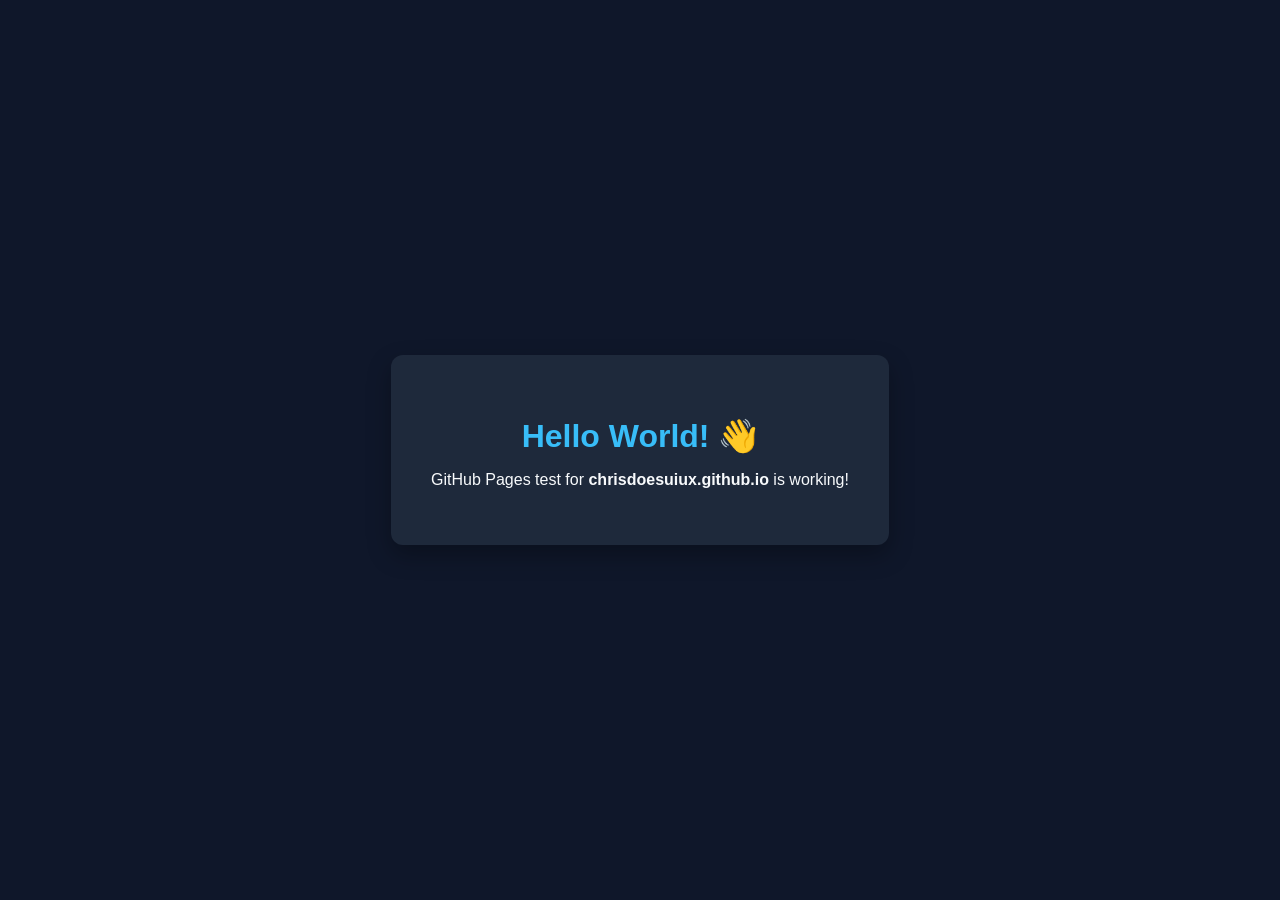
==== index.html @ 06596794 "Add initial HTML structure for portfolio test Just a dummy test" ====
<!DOCTYPE html>
<html lang="en">
<head>
  <meta charset="UTF-8">
  <meta name="viewport" content="width=device-width, initial-scale=1.0">
  <title>Chris Chau | Portfolio Test</title>
  <style>
    body {
      font-family: -apple-system, BlinkMacSystemFont, "Segoe UI", Roboto, sans-serif;
      display: flex;
      justify-content: center;
      align-items: center;
      height: 100vh;
      margin: 0;
      background-color: #0f172a;
      color: #f8fafc;
    }
    .card {
      text-align: center;
      padding: 2.5rem;
      border-radius: 12px;
      background: #1e293b;
      box-shadow: 0 10px 25px rgba(0,0,0,0.3);
    }
    h1 { color: #38bdf8; margin-bottom: 0.5rem; }
  </style>
</head>
<body>
  <div class="card">
    <h1>Hello World! 👋</h1>
    <p>GitHub Pages test for <strong>chrisdoesuiux.github.io</strong> is working!</p>
  </div>
</body>
</html>
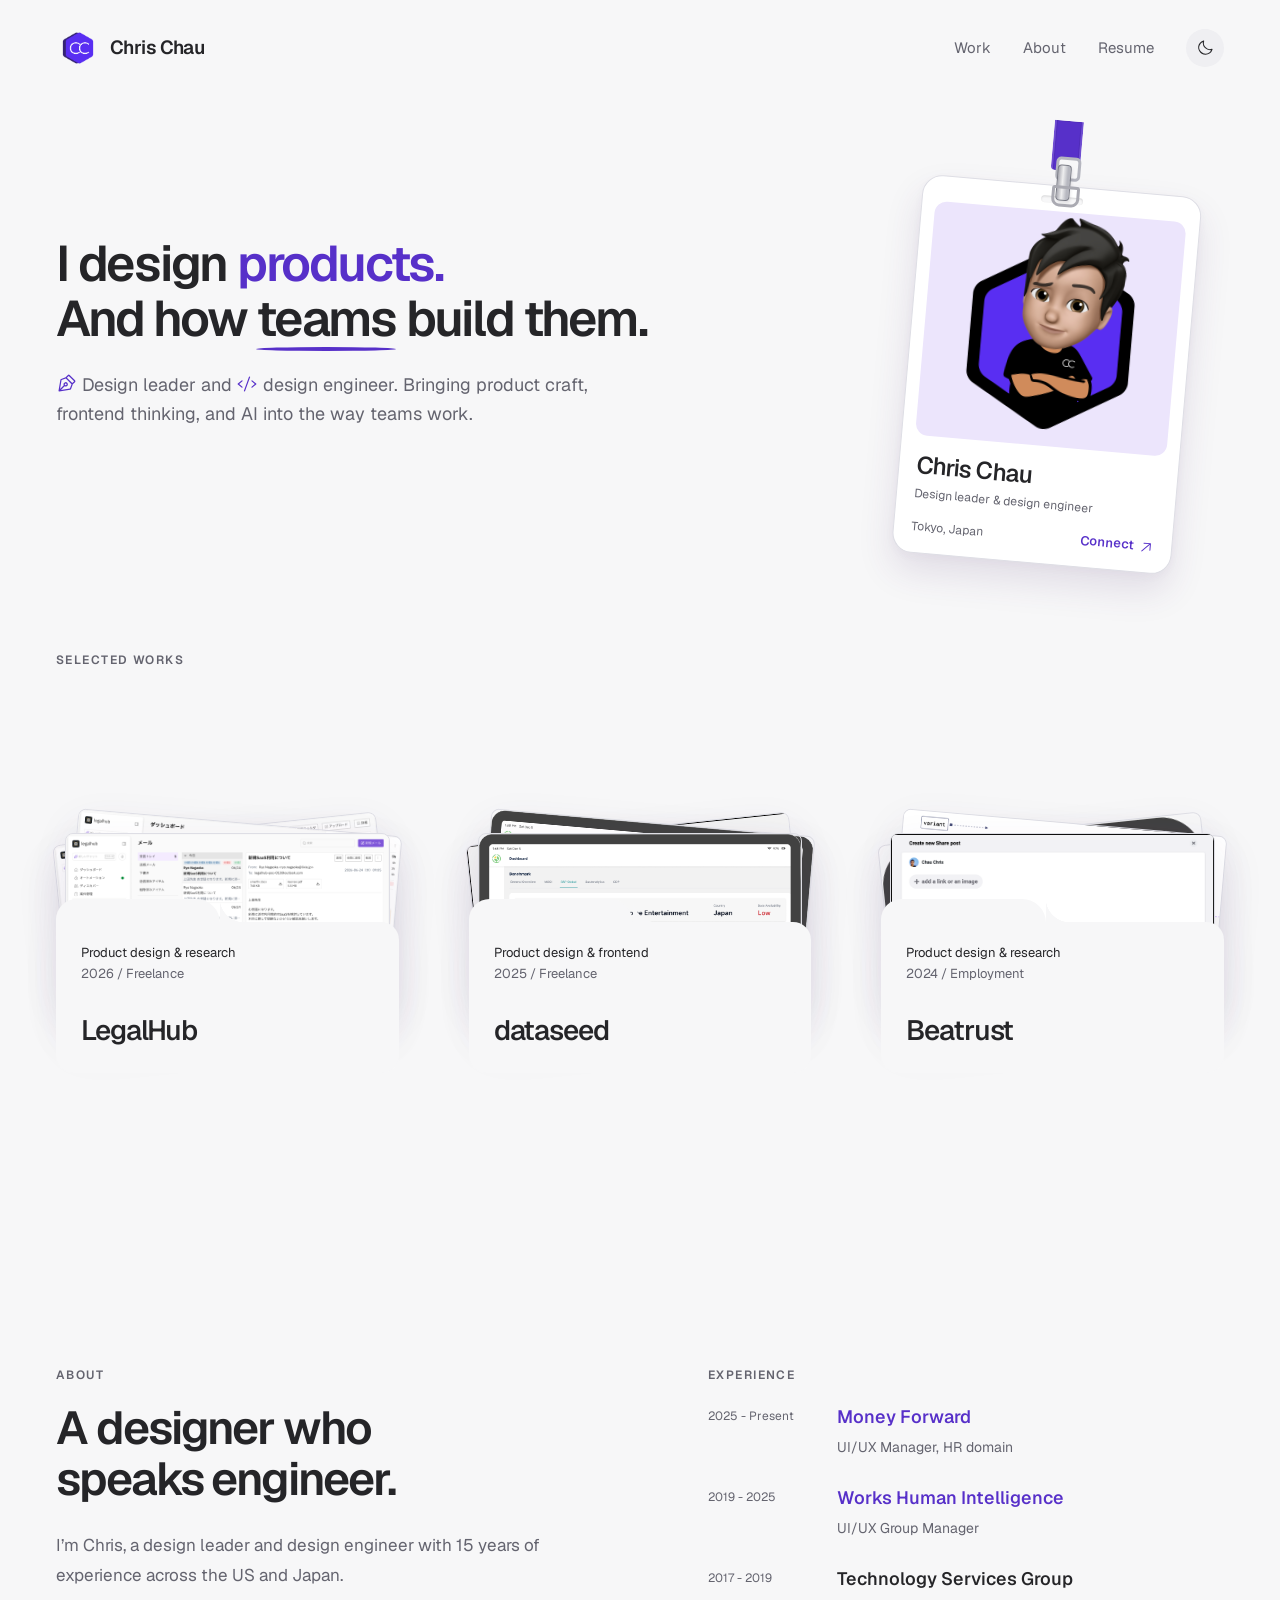
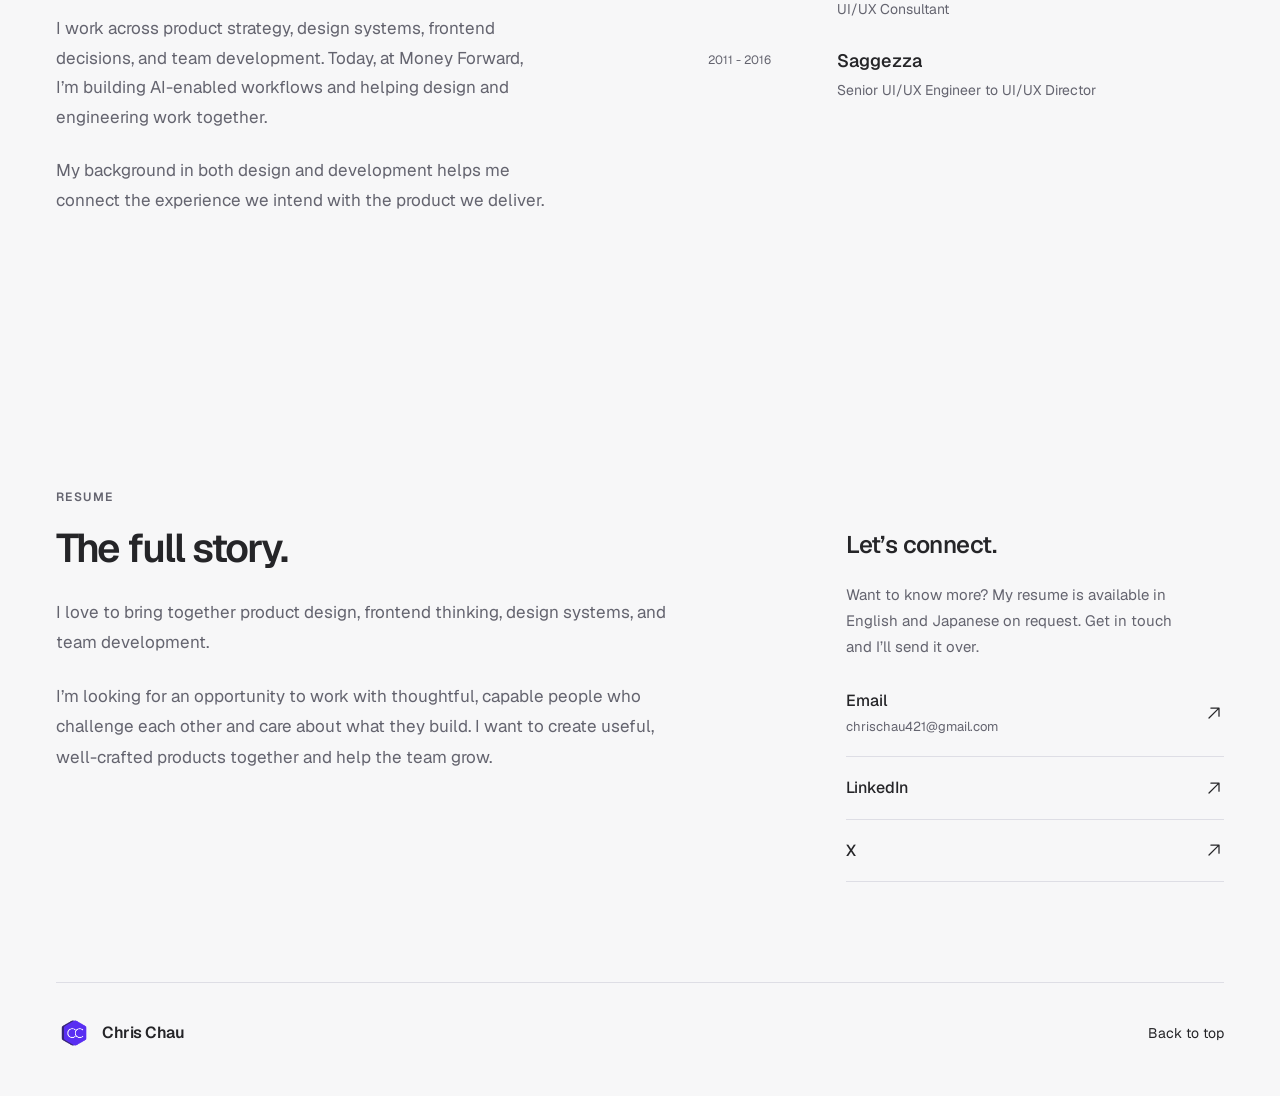
==== commit 0e464c07: "Updated Portfolio" ====
--- a/index.html
+++ b/index.html
@@ -1,34 +1,126 @@
-<!DOCTYPE html>
-<html lang="en">
+<!doctype html>
+<html lang="en" data-page="home">
 <head>
-  <meta charset="UTF-8">
-  <meta name="viewport" content="width=device-width, initial-scale=1.0">
-  <title>Chris Chau | Portfolio Test</title>
-  <style>
-    body {
-      font-family: -apple-system, BlinkMacSystemFont, "Segoe UI", Roboto, sans-serif;
-      display: flex;
-      justify-content: center;
-      align-items: center;
-      height: 100vh;
-      margin: 0;
-      background-color: #0f172a;
-      color: #f8fafc;
-    }
-    .card {
-      text-align: center;
-      padding: 2.5rem;
-      border-radius: 12px;
-      background: #1e293b;
-      box-shadow: 0 10px 25px rgba(0,0,0,0.3);
-    }
-    h1 { color: #38bdf8; margin-bottom: 0.5rem; }
-  </style>
+  <meta charset="utf-8">
+  <meta name="viewport" content="width=device-width, initial-scale=1">
+  <meta name="description" content="Chris Chau is a design leader and design engineer working across product design, frontend, design systems, and AI-enabled workflows.">
+  <meta name="color-scheme" content="light dark">
+  <meta property="og:title" content="Chris Chau | Design Leader & Design Engineer">
+  <meta property="og:description" content="Product craft, frontend thinking, and the way teams build.">
+  <title>Chris Chau | Design Leader & Design Engineer</title>
+  <link rel="icon" href="assets/profile/chris-mark.png" type="image/png">
+  <link rel="preload" href="assets/fonts/Geist-Variable.woff2" as="font" type="font/woff2" crossorigin>
+  <link rel="stylesheet" href="styles.css?v=projects-3">
+  <script src="site.js?v=projects-3" defer></script>
 </head>
 <body>
-  <div class="card">
-    <h1>Hello World! 👋</h1>
-    <p>GitHub Pages test for <strong>chrisdoesuiux.github.io</strong> is working!</p>
-  </div>
+  <a class="skip-link" href="#main">Skip to content</a>
+  <header class="site-header shell" id="top">
+    <a class="brand" href="index.html" aria-label="Chris Chau home"><img src="assets/profile/chris-mark.png" width="40" height="40" alt=""><span>Chris Chau</span></a>
+    <nav aria-label="Main navigation"><a href="#work">Work</a><a href="#about">About</a><a href="#resume">Resume</a><button class="theme-toggle icon-button" type="button" aria-label="Switch color theme" title="Switch color theme" hidden><span class="icon icon-sun" aria-hidden="true"></span></button></nav>
+  </header>
+  <main id="main">
+    <section class="hero shell" aria-labelledby="hero-heading">
+      <div class="hero-copy">
+        <h1 id="hero-heading">I design <span class="hero-product">products.</span><br>And how <span class="hero-team">teams</span> build them.</h1>
+        <p><span class="hero-role"><span class="icon icon-pen-nib" aria-hidden="true"></span>Design leader</span> and <span class="hero-role"><span class="icon icon-code" aria-hidden="true"></span>design engineer.</span> Bringing product craft, frontend thinking, and AI into the way teams work.</p>
+      </div>
+      <div class="badge-scene">
+        <div class="badge-assembly">
+          <div class="badge-ribbon" aria-hidden="true"></div>
+          <div class="badge-clip" aria-hidden="true"></div>
+          <a class="id-badge" href="#resume" aria-label="Connect with Chris Chau">
+            <span class="badge-slot" aria-hidden="true"></span>
+            <div class="badge-photo"><img class="hero-character" src="assets/profile/chris-character.png" width="1000" height="1000" fetchpriority="high" alt="Chris's illustrated character with folded arms and a CC shirt"></div>
+            <div class="badge-info"><p class="badge-name">Chris Chau</p><p class="badge-role">Design leader &amp; design engineer</p><div class="badge-bottom"><span>Tokyo, Japan</span><span class="badge-connect">Connect <span class="icon icon-arrow-up-right" aria-hidden="true"></span></span></div></div>
+          </a>
+        </div>
+      </div>
+    </section>
+    <section class="work-section shell" id="work" aria-labelledby="work-heading">
+      <h2 class="section-label" id="work-heading">Selected Works</h2>
+      <div class="project-gallery">
+        <article class="project-card" aria-labelledby="legalhub-card-title">
+          <div class="project-folder">
+            <button class="project-peek" type="button" aria-label="Preview LegalHub screens" aria-expanded="false" aria-controls="legalhub-card-details">
+              <span class="project-screens" aria-hidden="true">
+                <img class="project-screen screen-left" src="assets/projects/legalhub-documents.png" width="1440" height="1024" loading="lazy" alt="">
+                <img class="project-screen screen-right" src="assets/projects/legalhub-dashboard.png" width="2880" height="2800" loading="lazy" alt="">
+                <img class="project-screen screen-front" src="assets/projects/legalhub-mail.png" width="1440" height="1024" loading="lazy" alt="">
+              </span>
+              <span class="sr-only">Toggle a fan-out preview of the mail, document, and dashboard designs.</span>
+            </button>
+            <a class="project-cover" href="legalhub.html" aria-describedby="legalhub-card-summary">
+              <span class="project-kind">Product design &amp; research</span>
+              <span class="project-stage-label">2026 / Freelance</span>
+              <h3 id="legalhub-card-title">LegalHub <span class="icon icon-arrow-up-right" aria-hidden="true"></span></h3>
+            </a>
+          </div>
+          <div class="project-card-details" id="legalhub-card-details">
+            <p id="legalhub-card-summary">A connected workspace for legal work.</p>
+            <p class="project-role">Role <strong>UI/UX</strong></p>
+            <a class="text-link" href="legalhub.html">Read case study <span class="icon icon-arrow-right" aria-hidden="true"></span></a>
+          </div>
+        </article>
+        <article class="project-card" aria-labelledby="dataseed-card-title">
+          <div class="project-folder">
+            <button class="project-peek" type="button" aria-label="Preview dataseed screens" aria-expanded="false" aria-controls="dataseed-card-details">
+              <span class="project-screens" aria-hidden="true">
+                <img class="project-screen screen-left" src="assets/projects/dataseed-flow.png" width="864" height="400" loading="lazy" alt="">
+                <img class="project-screen screen-right" src="assets/projects/dataseed-dashboard-a.png" width="1002" height="643" loading="lazy" alt="">
+                <img class="project-screen screen-front" src="assets/projects/dataseed-dashboard-b.png" width="1002" height="733" loading="lazy" alt="">
+              </span>
+              <span class="sr-only">Toggle a fan-out preview of the ESG dashboards and screen-flow work.</span>
+            </button>
+            <a class="project-cover" href="dataseed.html" aria-describedby="dataseed-card-summary"><span class="project-kind">Product design &amp; frontend</span><span class="project-stage-label">2025 / Freelance</span><h3 id="dataseed-card-title">dataseed <span class="icon icon-arrow-up-right" aria-hidden="true"></span></h3></a>
+          </div>
+          <div class="project-card-details" id="dataseed-card-details"><p id="dataseed-card-summary">Clearer ESG dashboards and a more connected design-to-delivery process.</p><p class="project-role">Role <strong>UI/UX &amp; Frontend</strong></p><a class="text-link" href="dataseed.html">Read case study <span class="icon icon-arrow-right" aria-hidden="true"></span></a></div>
+        </article>
+        <article class="project-card" aria-labelledby="beatrust-card-title">
+          <div class="project-folder">
+            <button class="project-peek" type="button" aria-label="Preview Beatrust screens" aria-expanded="false" aria-controls="beatrust-card-details">
+              <span class="project-screens" aria-hidden="true">
+                <img class="project-screen screen-left" src="assets/projects/beatrust-mobile-feed.png" width="707" height="938" loading="lazy" alt="">
+                <img class="project-screen screen-right" src="assets/projects/beatrust-design-system.png" width="964" height="880" loading="lazy" alt="">
+                <img class="project-screen screen-front" src="assets/projects/beatrust-posting-after.png" width="800" height="628" loading="lazy" alt="">
+              </span>
+              <span class="sr-only">Toggle a fan-out preview of the posting, mobile, and design-system work.</span>
+            </button>
+            <a class="project-cover" href="beatrust.html" aria-describedby="beatrust-card-summary"><span class="project-kind">Product design &amp; research</span><span class="project-stage-label">2024 / Employment</span><h3 id="beatrust-card-title">Beatrust <span class="icon icon-arrow-up-right" aria-hidden="true"></span></h3></a>
+          </div>
+          <div class="project-card-details" id="beatrust-card-details"><p id="beatrust-card-summary">Employee collaboration, with a shared foundation for design and code.</p><p class="project-role">Role <strong>UI/UX &amp; Product design</strong></p><a class="text-link" href="beatrust.html">Read case study <span class="icon icon-arrow-right" aria-hidden="true"></span></a></div>
+        </article>
+      </div>
+    </section>
+    <section class="about-section shell" id="about" aria-labelledby="about-heading">
+      <div class="about-copy reveal"><p class="section-label">About</p><h2 id="about-heading">A designer who<br>speaks engineer.</h2><p>I’m Chris, a design leader and design engineer with 15 years of experience across the US and Japan.</p><p>I work across product strategy, design systems, frontend decisions, and team development. Today, at Money Forward, I’m building AI-enabled workflows and helping design and engineering work together.</p><p>My background in both design and development helps me connect the experience we intend with the product we deliver.</p></div>
+      <div class="experience reveal"><h3 class="section-label">Experience</h3><ol class="career-list">
+        <li><span class="career-year">2025 - Present</span><div><h4><a href="https://corp.moneyforward.com/" target="_blank">Money Forward</a></h4><p>UI/UX Manager, HR domain</p></div></li>
+        <li><span class="career-year">2019 - 2025</span><div><h4><a href="https://www.works-hi.co.jp/" target="_blank">Works Human Intelligence</a></h4><p>UI/UX Group Manager</p></div></li>
+        <li><span class="career-year">2017 - 2019</span><div><h4>Technology Services Group</h4><p>UI/UX Consultant</p></div></li>
+        <li><span class="career-year">2011 - 2016</span><div><h4>Saggezza</h4><p>Senior UI/UX Engineer to UI/UX Director</p></div></li>
+      </ol></div>
+    </section>
+    <section class="resume-section shell reveal" id="resume" aria-labelledby="resume-heading">
+      <div class="resume-letter">
+        <p class="section-label">Resume</p>
+        <h2 id="resume-heading">The full story.</h2>
+        <div class="letter-body">
+          <p>I love to bring together product design, frontend thinking, design systems, and team development.</p>
+          <p>I’m looking for an opportunity to work with thoughtful, capable people who challenge each other and care about what they build. I want to create useful, well-crafted products together and help the team grow.</p>
+        </div>
+      </div>
+      <aside class="resume-contact" aria-labelledby="contact-heading">
+        <h3 id="contact-heading">Let’s connect.</h3>
+        <p>Want to know more? My resume is available in English and Japanese on request. Get in touch and I’ll send it over.</p>
+        <nav class="contact-methods" aria-label="Contact Chris">
+          <a href="mailto:chrischau421@gmail.com?subject=Resume%20request" aria-label="Email Chris to request a resume"><span><strong>Email</strong><span class="contact-detail">chrischau421@gmail.com</span></span><span class="icon icon-arrow-up-right" aria-hidden="true"></span></a>
+          <a href="https://www.linkedin.com/in/chrisdoesuiux/" target="_blank" rel="noopener">LinkedIn <span class="icon icon-arrow-up-right" aria-hidden="true"></span><span class="sr-only"> (opens in a new tab)</span></a>
+          <a href="https://x.com/chrisdoesuiux" target="_blank" rel="noopener">X <span class="icon icon-arrow-up-right" aria-hidden="true"></span><span class="sr-only"> (opens in a new tab)</span></a>
+        </nav>
+      </aside>
+    </section>
+  </main>
+  <footer class="site-footer shell"><a class="brand" href="index.html" aria-label="Chris Chau home"><img src="assets/profile/chris-mark.png" width="36" height="36" alt=""><span>Chris Chau</span></a><a href="#top">Back to top</a></footer>
 </body>
 </html>
--- a/styles.css
+++ b/styles.css
@@ -0,0 +1,289 @@
+@font-face { font-family: Geist; src: url('assets/fonts/Geist-Variable.woff2') format('woff2'); font-style: normal; font-weight: 100 900; font-display: swap; }
+/* Layer scale: content 0; chapter navigation 10; back rail 20; dialog top layer. */
+:root { color-scheme: light; --bg:#f7f7f8; --ink:#252528; --muted:#64646f; --line:#dedee5; --accent:#5730c9; --stage:#ece5fc; --paper:#fff; --soft:#efeff2; --shadow:0 18px 45px #4c337317; --radius:16px; --ease:cubic-bezier(.22,1,.36,1); }
+@media (prefers-color-scheme:dark) { :root:not([data-theme=light]) { color-scheme:dark; --bg:#19191d; --ink:#f1f1f4; --muted:#b0b0bd; --line:#38383f; --accent:#b6a0ff; --stage:#2a243a; --paper:#222227; --soft:#25252c; --shadow:0 18px 45px #0b07172e; } }
+:root[data-theme=dark] { color-scheme:dark; --bg:#19191d; --ink:#f1f1f4; --muted:#b0b0bd; --line:#38383f; --accent:#b6a0ff; --stage:#2a243a; --paper:#222227; --soft:#25252c; --shadow:0 18px 45px #0b07172e; }
+* { box-sizing:border-box; }
+html { scroll-behavior:smooth; scroll-padding-top:95px; }
+body { margin:0; background:var(--bg); color:var(--ink); font-family:Geist,'Hiragino Sans',system-ui,sans-serif; font-size:17px; line-height:1.6; -webkit-font-smoothing:antialiased; }
+a { color:inherit; text-decoration:none; }
+button { font:inherit; color:inherit; cursor:pointer; }
+button:active,a:active { transform:translateY(1px); }
+a:focus-visible,button:focus-visible { outline:3px solid var(--accent); outline-offset:6px; }
+[hidden] { display:none!important; }
+img { display:block; max-width:100%; height:auto; }
+h1,h2,h3,h4,p { margin:0; }
+h1,h2 { font-weight:600; letter-spacing:-.045em; line-height:1.1; }
+h1 { font-size:clamp(36px,4.05vw,60px); }
+h2 { font-size:clamp(32px,3.6vw,52px); }
+h3 { font-size:20px; font-weight:550; letter-spacing:-.015em; }
+h4 { font-size:18px; font-weight:550; }
+p { color:var(--muted); }
+.shell { width:min(1200px,calc(100% - 112px)); margin-inline:auto; }
+.sr-only { position:absolute; width:1px; height:1px; padding:0; margin:-1px; overflow:hidden; clip:rect(0,0,0,0); white-space:nowrap; border:0; }
+.skip-link { position:fixed; left:16px; top:12px; transform:translateY(-200%); background:var(--paper); padding:12px 18px; z-index:30; }
+.skip-link:focus { transform:none; }
+.icon { display:inline-block; flex-shrink:0; width:22px; height:22px; background:currentColor; mask:var(--icon) center/contain no-repeat; -webkit-mask:var(--icon) center/contain no-repeat; }
+.icon-arrow-right { --icon:url('assets/icons/arrow-right.svg'); }
+.icon-arrow-left { --icon:url('assets/icons/arrow-left.svg'); }
+.icon-arrow-up-right { --icon:url('assets/icons/arrow-up-right.svg'); }
+.icon-arrows-out { --icon:url('assets/icons/arrows-out.svg'); }
+.icon-x { --icon:url('assets/icons/x.svg'); }
+.icon-sun { --icon:url('assets/icons/sun.svg'); }
+.icon-moon { --icon:url('assets/icons/moon.svg'); }
+.icon-pen-nib { --icon:url('assets/icons/pen-nib.svg'); }
+.icon-code { --icon:url('assets/icons/code.svg'); }
+.site-header,.case-header { display:flex; align-items:center; justify-content:space-between; height:96px; }
+.brand { display:flex; align-items:center; gap:10px; font-size:19px; font-weight:600; letter-spacing:-.03em; }
+.brand img { width:44px; height:44px; object-fit:contain; }
+.site-header nav,.header-right { display:flex; align-items:center; gap:32px; }
+.site-header nav a { font-size:15px; color:var(--muted); padding-block:12px; }
+.site-header nav a:hover { color:var(--accent); }
+.icon-button { border:0; background:var(--soft); width:38px; height:38px; border-radius:50%; display:inline-grid; place-items:center; }
+.icon-button .icon { width:18px; height:18px; }
+.text-link { display:inline-flex; align-items:center; gap:15px; color:var(--accent); font-weight:550; font-size:17px; white-space:nowrap; }
+.text-link .icon { transition:transform .25s var(--ease); }
+.text-link:hover .icon { transform:translateX(5px); }
+.hero { position:relative; display:grid; grid-template-columns:minmax(0,1fr) 310px; gap:56px; align-items:center; min-height:520px; padding-block:24px 70px; }
+.hero-copy { position:relative; z-index:1; }
+.hero h1 { font-size:clamp(38px,3.9vw,56px); }
+.hero-copy p { max-width:550px; margin-top:23px; font-size:18px; line-height:1.65; }
+.hero-product { color:var(--accent); }
+.hero-team { position:relative; display:inline-block; }
+.hero-team::after { content:''; position:absolute; left:0; right:0; bottom:-.08em; height:4px; border-radius:50%; background:var(--accent); transform-origin:left; }
+.hero-role { white-space:nowrap; }
+.hero-role .icon { color:var(--accent); width:20px; height:20px; vertical-align:-3px; margin-right:6px; }
+/* The badge is a code-native physical-card treatment, not an employer credential.
+   Badge 20px; inset portrait 12px; standard media/control radii remain unchanged. */
+.badge-scene { width:310px; height:425px; display:grid; place-items:center; }
+.badge-assembly { position:relative; width:280px; padding-top:65px; transform:rotate(5deg); transform-origin:50% 0; transition:transform .65s var(--ease); }
+.badge-assembly:has(.id-badge:hover),.badge-assembly:focus-within { transform:rotate(-2deg) translateY(-4px); }
+.badge-ribbon { position:absolute; width:29px; height:50px; left:calc(50% - 14.5px); top:0; border-radius:0 0 4px 4px; background:#5730c9; border-inline:2px solid #ffffff24; box-shadow:inset 0 0 0 1px #2f196328; }
+.badge-ribbon::after { content:''; position:absolute; width:19px; height:18px; left:3px; bottom:-10px; border:3px solid #b5b6bf; border-radius:5px; background:var(--bg); }
+.badge-clip { position:absolute; width:14px; height:36px; left:calc(50% - 7px); top:44px; z-index:1; border:1px solid #777983; border-radius:4px; background:linear-gradient(90deg,#aaaab2,#eeeeef 40%,#b7b8c0 80%); box-shadow:1px 2px 3px #2925361c; }
+.badge-clip::after { content:''; position:absolute; width:22px; height:15px; left:-5px; bottom:-7px; border:3px solid #aaaab2; border-radius:3px 3px 8px 8px; background:transparent; }
+.id-badge { display:block; position:relative; padding:25px 13px 15px; border-radius:20px; border:1px solid var(--line); background:var(--paper); box-shadow:0 18px 35px #4c337320,0 3px 8px #4c337309; }
+.badge-slot { position:absolute; left:calc(50% - 21px); top:10px; width:42px; height:7px; border-radius:99px; background:var(--bg); box-shadow:inset 0 1px 2px #25252828; }
+.badge-photo { height:235px; border-radius:12px; background:var(--stage); display:grid; place-items:center; overflow:hidden; }
+.badge-photo .hero-character { width:235px; height:235px; object-fit:contain; }
+.badge-info { padding:15px 4px 0; }
+.badge-info .badge-name { font-size:24px; font-weight:550; color:var(--ink); letter-spacing:-.035em; line-height:1.25; }
+.badge-info .badge-role { font-size:12px; line-height:1.6; margin-top:4px; }
+.badge-bottom { display:flex; justify-content:space-between; align-items:center; gap:10px; margin-top:13px; font-size:12px; color:var(--muted); }
+.badge-connect { display:inline-flex; align-items:center; gap:5px; color:var(--accent); font-size:13px; font-weight:550; }
+.badge-connect .icon { width:16px; height:16px; transition:transform .25s var(--ease); }
+.id-badge:hover .badge-connect .icon,.id-badge:focus-visible .badge-connect .icon { transform:translate(2px,-2px); }
+.work-section { padding-top:35px; }
+.section-label { font-size:12px; font-weight:600; line-height:1.6; text-transform:uppercase; letter-spacing:.12em; color:var(--muted); margin-bottom:18px; }
+/* One folder per project. The three-column gallery stays ready for approved projects;
+   no duplicate or fictional work is used to fill it. Fan-out reveals breadth. */
+.project-gallery { display:grid; grid-template-columns:repeat(3,minmax(0,1fr)); gap:70px; margin-top:78px; }
+.project-card { position:relative; min-width:0; --fan:0; }
+.project-folder { position:relative; height:325px; isolation:isolate; }
+.project-peek { position:absolute; inset:0 0 95px; width:100%; border:0; padding:0; background:transparent; border-radius:var(--radius); }
+.project-screens { position:absolute; inset:0; display:block; pointer-events:none; }
+.project-screen { position:absolute; width:calc(100% - 18px); left:9px; top:78px; height:185px; object-fit:cover; object-position:top left; border-radius:8px; border:1px solid var(--line); box-shadow:var(--shadow); transition:transform .65s var(--ease); }
+.screen-left { transform:translate(-4px,2px) rotate(-6deg); }
+.screen-right { transform:translate(5px,-4px) rotate(5deg); }
+.screen-front { transform:translateY(7px); }
+.project-cover { position:absolute; inset:174px 0 0; display:block; z-index:1; background:var(--bg); border-radius:0 18px 18px 18px; padding:21px 25px; transform-origin:50% 90%; transition:transform .65s var(--ease),box-shadow .35s; }
+.project-cover::before { content:''; position:absolute; width:48%; height:24px; left:0; top:-23px; background:inherit; border-radius:24px 28px 0 0; }
+.project-cover::after { content:''; position:absolute; width:24px; height:24px; left:48%; top:-24px; background:radial-gradient(circle at 100% 0,transparent 24px,var(--bg) 24.5px); }
+.project-kind,.project-stage-label { display:block; font-size:13px; line-height:1.6; }
+.project-stage-label { color:var(--muted); }
+.project-cover h3 { display:flex; align-items:center; justify-content:space-between; margin-top:29px; font-size:28px; line-height:1.15; font-weight:550; letter-spacing:-.04em; }
+.project-cover h3 .icon { width:20px; height:20px; opacity:0; transition:opacity .3s,transform .3s var(--ease); }
+.project-card-details { padding:38px 25px 0; opacity:0; visibility:hidden; transform:translateY(8px); transition:opacity .35s,transform .45s var(--ease); }
+.project-card-details p { font-size:14px; line-height:1.5; max-width:280px; }
+.project-card-details .project-role { margin-top:10px; font-size:13px; }
+.project-role strong { color:var(--ink); font-weight:500; margin-left:9px; }
+.project-card-details .text-link { font-size:13px; margin-top:16px; gap:10px; }
+.project-card-details .icon { width:17px; height:17px; }
+.project-card:is([data-expanded=true],:has(:focus-visible)) { --fan:1; }
+@media (min-width:768px) and (hover:hover) and (pointer:fine) { .project-card:hover { --fan:1; } }
+.screen-left { transform:translate(calc(-4px - var(--fan)*24px),calc(2px - var(--fan)*56px)) rotate(calc(-6deg - var(--fan)*9deg)); }
+.screen-right { transform:translate(calc(5px + var(--fan)*23px),calc(-4px - var(--fan)*95px)) rotate(calc(5deg + var(--fan)*5deg)); }
+.screen-front { transform:translateY(calc(7px - var(--fan)*50px)) rotate(calc(var(--fan)*-2deg)); }
+.project-cover { transform:translateY(calc(var(--fan)*12px)) rotate(calc(var(--fan)*-5deg)); box-shadow:0 calc(var(--fan)*20px) calc(var(--fan)*38px) #4c337317; }
+.project-card:is([data-expanded=true],:has(:focus-visible)) .project-card-details { opacity:1; visibility:visible; transform:none; }
+.project-card:is([data-expanded=true],:has(:focus-visible)) .project-cover h3 .icon { opacity:1; transform:translate(2px,-2px); }
+@media (min-width:768px) and (hover:hover) and (pointer:fine) {
+  .project-card:hover .project-card-details { opacity:1; visibility:visible; transform:none; }
+  .project-card:hover .project-cover h3 .icon { opacity:1; transform:translate(2px,-2px); }
+}
+.about-section { display:grid; grid-template-columns:1.05fr 1fr; gap:110px; padding-top:145px; }
+.about-copy h2 { margin-bottom:27px; }
+.about-copy p:not(.section-label) { margin-bottom:23px; max-width:490px; line-height:1.75; }
+.experience { padding-top:0; }
+.career-list { list-style:none; padding:0; margin:0; display:grid; gap:26px; }
+.career-list li { display:grid; grid-template-columns:115px 1fr; gap:14px; }
+.career-year { font-size:12px; color:var(--muted); padding-top:4px; white-space:nowrap; }
+.career-list a { color:var(--accent); }
+.career-list p { font-size:14px; margin-top:4px; }
+.outcome { display:flex; gap:22px; align-items:center; border-top:1px solid var(--line); margin-top:35px; padding-top:25px; }
+.outcome-value { font-size:59px; letter-spacing:-.07em; line-height:1.1; font-weight:600; color:var(--accent); }
+.outcome p:last-child { font-size:14px; line-height:1.6; }
+.outcome strong { font-size:18px; color:var(--ink); font-weight:550; }
+.resume-section { display:grid; grid-template-columns:minmax(0,1.35fr) minmax(0,.75fr); gap:110px; padding-top:250px; padding-bottom:100px; }
+.resume-section h2 { font-size:40px; margin-bottom:27px; }
+.letter-body { max-width:620px; }
+.letter-body p { font-size:17px; line-height:1.8; }
+.letter-body p+p { margin-top:23px; }
+.resume-contact { align-self:start; padding-top:38px; }
+.resume-contact h3 { font-size:24px; font-weight:550; letter-spacing:-.025em; margin-bottom:17px; }
+.resume-contact>p { font-size:15px; line-height:1.75; max-width:330px; }
+.contact-methods { display:grid; margin-top:27px; }
+.contact-methods a { display:flex; justify-content:space-between; align-items:center; gap:18px; border-bottom:1px solid var(--line); padding-block:18px; font-size:16px; font-weight:500; }
+.contact-methods a:first-child { padding-top:0; }
+.contact-methods strong { font-weight:500; }
+.contact-detail { display:block; margin-top:4px; font-size:13px; font-weight:400; color:var(--muted); overflow-wrap:anywhere; }
+.contact-methods .icon { width:20px; height:20px; transition:transform .25s var(--ease); }
+.contact-methods a:hover { color:var(--accent); }
+.contact-methods a:hover .icon { transform:translate(3px,-3px); }
+.site-footer { display:flex; align-items:center; justify-content:space-between; gap:30px; border-top:1px solid var(--line); padding-block:32px 45px; font-size:14px; }
+.site-footer .brand { font-size:16px; }
+.site-footer .brand img { width:36px; height:36px; }
+.site-footer>div { display:flex; gap:30px; align-items:center; }
+.site-footer a:not(.brand) { display:inline-flex; align-items:center; gap:6px; }
+.site-footer a:hover { color:var(--accent); }
+.site-footer .icon { width:16px; height:16px; }
+/* Case-study reading surface. Native links also work without JavaScript. */
+.case-header { height:88px; }
+.back-link { display:inline-flex; align-items:center; gap:12px; font-size:15px; }
+.back-link:hover { color:var(--accent); }
+.case-hero { padding-top:42px; padding-bottom:30px; }
+.case-name { font-size:16px; font-weight:550; color:var(--accent); margin-bottom:18px; }
+.case-hero h1 { font-size:clamp(38px,4.6vw,66px); max-width:960px; }
+.case-summary { font-size:20px; margin-top:22px; max-width:840px; }
+.case-facts { display:grid; grid-template-columns:1fr 1fr 1fr; gap:30px; margin-block:48px 5px; }
+.case-facts>div { border-left:1px solid var(--line); padding-left:24px; }
+.case-facts>div:first-child { border:0; padding-left:0; }
+.case-facts dt { font-size:13px; font-weight:550; margin-bottom:7px; }
+.case-facts dd { margin:0; color:var(--muted); font-size:16px; }
+.chapter-nav { position:sticky; top:0; z-index:10; background:var(--bg); display:flex; gap:36px; padding-block:16px 0; margin-bottom:22px; border-bottom:1px solid var(--line); }
+.chapter-nav a { font-size:14px; color:var(--muted); padding-bottom:12px; border-bottom:2px solid transparent; white-space:nowrap; }
+.chapter-nav a[aria-current=location],.chapter-nav a:hover { color:var(--accent); border-color:var(--accent); }
+.case-cover { margin:0; }
+.image-expander { position:relative; display:block; border:0; padding:0; background:transparent; text-align:left; width:100%; border-radius:8px; overflow:hidden; line-height:0; }
+.case-cover .image-expander { background:var(--stage); padding:36px; border-radius:var(--radius); }
+.case-cover img { width:100%; max-height:740px; object-fit:cover; object-position:top; border-radius:7px; box-shadow:var(--shadow); }
+.case-product-pair { display:grid; grid-template-columns:1fr 1fr; align-items:end; gap:44px; background:var(--stage); border-radius:var(--radius); padding:40px 80px; }
+.case-product-pair figure { margin:0; min-width:0; }
+.case-product-pair .image-expander { display:grid; justify-items:center; border-radius:0; }
+.case-product-pair img { width:auto; max-height:540px; object-fit:contain; }
+.media-caption { font-size:13px; line-height:1.5; margin-top:14px; }
+.case-comparison { display:grid; grid-template-columns:1fr 1fr; gap:36px; align-items:start; }
+.case-comparison .image-expander { display:grid; place-items:center; min-height:490px; }
+.case-comparison img { width:auto; max-height:490px; object-fit:contain; }
+.system-figure .image-expander { background:#fff; display:grid; place-items:center; }
+.screen-figure.system-figure img { width:auto; max-height:650px; object-fit:contain; }
+.case-result { display:grid; grid-template-columns:150px minmax(0,1fr); gap:30px; align-items:center; margin-top:38px; padding-block:30px; border-block:1px solid var(--line); }
+.case-result-value { font-size:64px; font-weight:600; line-height:1.1; letter-spacing:-.055em; color:var(--accent); }
+.case-result h3 { font-size:23px; margin-bottom:8px; }
+.case-result div p { font-size:15px; max-width:660px; line-height:1.7; }
+.alignment-story { max-width:850px; margin-top:58px; scroll-margin-top:80px; }
+.alignment-story h3 { font-size:32px; font-weight:600; letter-spacing:-.035em; line-height:1.2; margin-bottom:22px; }
+.alignment-story>p { font-size:17px; line-height:1.75; max-width:780px; margin-bottom:18px; }
+.alignment-decisions { margin:28px 0; border-top:1px solid var(--line); }
+.alignment-decisions>div { display:grid; grid-template-columns:125px minmax(0,1fr); gap:25px; padding-block:18px; border-bottom:1px solid var(--line); }
+.alignment-decisions dt { font-size:15px; font-weight:550; }
+.alignment-decisions dd { margin:0; font-size:16px; line-height:1.7; color:var(--muted); }
+.alignment-impact strong { color:var(--ink); font-weight:550; }
+.alignment-story>p:last-child { margin-bottom:0; }
+figcaption { font-size:13px; color:var(--muted); line-height:1.5; margin-top:14px; }
+.expand-affordance { position:absolute; bottom:18px; right:18px; display:grid; place-items:center; width:40px; height:40px; border:1px solid #dedee5; border-radius:50%; background:#fff; color:#252528; box-shadow:0 2px 10px #3331; opacity:.85; transition:opacity .2s,transform .2s; }
+.image-expander:hover .expand-affordance { opacity:1; transform:scale(1.06); }
+.case-section { padding-top:110px; scroll-margin-top:80px; }
+.case-editorial { display:grid; grid-template-columns:1fr 1fr; gap:100px; align-items:start; margin-bottom:42px; }
+.case-editorial h2 { font-size:40px; max-width:490px; }
+.case-editorial p { font-size:17px; line-height:1.75; margin-bottom:18px; }
+.process-notes { display:grid; grid-template-columns:1fr 1fr 1fr; gap:45px; margin-bottom:68px; }
+.process-notes h3 { font-size:17px; margin-bottom:13px; }
+.process-notes p { font-size:15px; line-height:1.7; }
+.image-heading { font-size:32px; font-weight:600; letter-spacing:-.035em; margin-bottom:28px; }
+.screen-figure { margin:0; }
+.screen-figure .image-expander { border:1px solid var(--line); background:var(--paper); padding:24px; border-radius:var(--radius); }
+.screen-figure img { width:100%; border-radius:4px; }
+.wireframe-figure img { max-height:660px; object-fit:cover; object-position:top; }
+.document-figure img { aspect-ratio:1440/570; object-fit:cover; object-position:top; }
+.foundations-layout { display:grid; grid-template-columns:1fr 1fr; gap:64px; align-items:center; }
+.logo-stage { display:grid; place-items:center; background:#fff; border-radius:var(--radius); padding:60px 30px; min-height:220px; border:1px solid var(--line); }
+.logo-stage img { width:340px; max-width:100%; }
+.foundation-copy h3 { margin-bottom:17px; }
+.foundation-copy p { font-size:16px; margin-bottom:20px; }
+.foundation-copy p:last-child { margin-bottom:0; }
+.visual-style-work { border-top:1px solid var(--line); margin-top:72px; padding-top:55px; }
+.visual-style-intro { max-width:760px; margin-bottom:32px; }
+.visual-style-intro h3 { font-size:32px; font-weight:600; letter-spacing:-.035em; line-height:1.2; margin-bottom:20px; }
+.visual-style-intro p { font-size:17px; line-height:1.75; }
+.foundation-decisions { display:grid; grid-template-columns:repeat(3,minmax(0,1fr)); gap:32px; margin:0 0 35px; }
+.foundation-decisions dt { font-size:13px; font-weight:550; margin-bottom:7px; }
+.foundation-decisions dd { margin:0; font-size:15px; line-height:1.6; color:var(--muted); }
+.typography-figure .image-expander { background:#fff; }
+.palette-heading { margin-top:46px; margin-bottom:25px; }
+.palette-heading h4 { font-size:22px; letter-spacing:-.02em; margin-bottom:10px; }
+.palette-heading p { font-size:15px; }
+.palette-directions { display:grid; grid-template-columns:repeat(3,minmax(0,1fr)); gap:35px; }
+.palette-direction { min-width:0; }
+.palette-swatches { display:flex; height:65px; overflow:hidden; border-radius:8px; border:1px solid var(--line); margin-bottom:18px; }
+.palette-swatches span { flex:1; background:var(--swatch); }
+.palette-direction h5 { margin:0 0 9px; font-size:16px; line-height:1.4; font-weight:550; letter-spacing:-.015em; }
+.palette-direction>p { font-size:14px; line-height:1.65; }
+.palette-values { display:grid; gap:7px; margin:18px 0 0; }
+.palette-values>div { display:flex; justify-content:space-between; gap:12px; font-size:12px; }
+.palette-values dt { color:var(--muted); }
+.palette-values dd { margin:0; font-variant-numeric:tabular-nums; }
+.quiet { font-size:14px!important; }
+.case-end { margin-top:100px; padding-block:56px 76px; border-top:1px solid var(--line); }
+.case-end h2 { font-size:34px; margin-bottom:16px; }
+.case-end p { margin-bottom:26px; font-size:17px; }
+.back-rail { position:fixed; inset:0 auto 0 0; width:38px; z-index:20; display:flex; align-items:center; justify-content:center; flex-direction:column; gap:10px; color:var(--accent); background:transparent; transition:background .25s; cursor:w-resize; }
+.back-rail .icon { width:19px; height:19px; opacity:0; transform:translateX(8px); transition:opacity .25s,transform .25s; }
+.back-rail>span:last-child { font-size:10px; opacity:0; }
+.back-rail:hover,.back-rail:focus-visible { background:var(--stage); }
+.back-rail:hover .icon,.back-rail:hover>span:last-child,.back-rail:focus-visible .icon,.back-rail:focus-visible>span:last-child { opacity:1; transform:none; }
+.image-dialog { width:min(96vw,1540px); max-width:none; height:min(94dvh,1300px); max-height:94dvh; border:1px solid var(--line); padding:0; border-radius:var(--radius); background:var(--bg); color:var(--ink); }
+.image-dialog::backdrop { background:#16141de0; backdrop-filter:blur(5px); }
+.dialog-toolbar { display:flex; align-items:center; justify-content:space-between; gap:18px; padding:16px 24px; border-bottom:1px solid var(--line); height:74px; }
+.dialog-toolbar p { font-size:15px; }
+.dialog-image-scroll { height:calc(100% - 74px); overflow:auto; padding:24px; }
+.dialog-image-scroll img { width:100%; height:auto; border-radius:6px; }
+.image-dialog[open] { display:flex; flex-direction:column; }
+@media (min-width:768px) and (prefers-reduced-motion:no-preference) {
+  .hero-copy { animation:enter .8s var(--ease) both; }
+  .badge-assembly { animation:badge-arrive 1.15s var(--ease) backwards; }
+  .hero-team::after { animation:underline-reveal .7s .4s var(--ease) both; }
+  .js .reveal { opacity:0; transform:translateY(22px); transition:opacity .75s var(--ease),transform .75s var(--ease); }
+  .js .reveal.is-visible { opacity:1; transform:none; }
+}
+@keyframes enter { from { opacity:0; transform:translateY(18px); } to { opacity:1; transform:none; } }
+@keyframes badge-arrive { 0% { opacity:0; transform:translateY(-15px) rotate(-8deg); } 65% { opacity:1; transform:rotate(7deg); } 100% { opacity:1; transform:rotate(5deg); } }
+@keyframes underline-reveal { from { transform:scaleX(0); } to { transform:scaleX(1); } }
+@view-transition { navigation:auto; }
+::view-transition-old(root) { animation:leave .5s var(--ease) both; }
+::view-transition-new(root) { animation:slide-in .5s var(--ease) both; }
+html[data-page=home]::view-transition-new(root) { animation:return-home .5s var(--ease) both; }
+@keyframes leave { to { opacity:0; transform:translateX(-4%); } }
+@keyframes slide-in { from { transform:translateX(100%); } to { transform:none; } }
+@keyframes return-home { from { opacity:0; transform:translateX(-4%); } to { opacity:1; transform:none; } }
+@media (max-width:1100px) {
+  .resume-section { gap:60px; }
+  .shell { width:calc(100% - 80px); } .hero { grid-template-columns:minmax(0,1fr) 250px; gap:30px; min-height:475px; } .hero h1 { font-size:clamp(30px,3.8vw,42px); } .hero-copy p { font-size:17px; } .badge-scene { width:250px; height:390px; } .badge-assembly { width:240px; padding-top:60px; } .badge-photo { height:200px; } .badge-photo .hero-character { width:200px; height:200px; } .badge-info .badge-name { font-size:22px; } .badge-info .badge-role { font-size:11px; } .badge-bottom { font-size:11px; } .about-section,.case-editorial { gap:60px; } .back-rail { width:26px; } .case-editorial h2 { font-size:34px; } .project-gallery { grid-template-columns:repeat(2,minmax(0,1fr)); gap:60px; } .project-card { max-width:350px; }
+}
+@media (max-width:767px) {
+  .alignment-story { margin-top:40px; } .alignment-story h3 { font-size:27px; margin-bottom:20px; } .alignment-story>p { font-size:16px; } .alignment-decisions { margin-block:24px; } .alignment-decisions>div { grid-template-columns:1fr; gap:7px; padding-block:17px; } .alignment-decisions dd { font-size:15px; }
+  .visual-style-work { margin-top:45px; padding-top:38px; } .visual-style-intro h3 { font-size:27px; } .visual-style-intro p { font-size:16px; } .foundation-decisions { grid-template-columns:1fr; gap:19px; margin-bottom:26px; } .foundation-decisions dd { font-size:14px; } .palette-heading { margin-top:35px; } .palette-heading h4 { font-size:20px; } .palette-directions { grid-template-columns:1fr; gap:32px; } .palette-swatches { height:54px; }
+  body { font-size:16px; } .shell { width:calc(100% - 40px); } .site-header,.case-header { height:80px; } .brand { font-size:17px; gap:6px; } .brand img { width:34px; height:34px; } .site-header nav { gap:18px; } .site-header nav a { font-size:13px; } .site-header nav .theme-toggle { display:none!important; }
+  .hero { display:flex; flex-direction:column; align-items:stretch; min-height:0; padding-block:24px 42px; gap:20px; } .hero h1 { font-size:clamp(29px,5.25vw,40px); line-height:1.15; } .hero-copy p { margin-top:20px; font-size:16px; max-width:430px; } .hero-role .icon { width:17px; height:17px; vertical-align:-2px; margin-right:4px; } .hero-team::after { height:3px; } .badge-scene { align-self:center; width:250px; height:355px; } .badge-assembly { width:230px; padding-top:50px; transform:rotate(4deg); } .badge-ribbon { height:36px; } .badge-clip { top:30px; height:35px; } .badge-photo { height:180px; } .badge-photo .hero-character { width:180px; height:180px; } .badge-info .badge-name { font-size:21px; } .badge-info .badge-role { font-size:11px; } .badge-bottom { margin-top:10px; } .badge-connect { font-size:12px; }
+  .work-section { padding-top:12px; } .section-label { font-size:11px; margin-bottom:14px; } .project-gallery { grid-template-columns:1fr; gap:45px; margin-top:30px; } .project-card { width:100%; max-width:350px; margin-inline:auto; } .project-folder { height:315px; } .project-screen { width:calc(100% - 34px); left:17px; height:175px; top:74px; } .project-cover { inset:164px 9px 0; padding-inline:23px; } .project-card-details { opacity:1; visibility:visible; transform:none; padding:20px 32px 0; } .project-cover h3 .icon { opacity:1; } .project-peek::after { content:'Tap to preview'; position:absolute; left:26px; top:18px; color:var(--muted); font-size:12px; } .project-card[data-expanded=true] .project-peek::after { content:'Tap to close'; }
+  .project-card .screen-left { transform:translate(calc(-4px - var(--fan)*12px),calc(2px - var(--fan)*30px)) rotate(calc(-6deg - var(--fan)*5deg)); } .project-card .screen-right { transform:translate(calc(5px + var(--fan)*12px),calc(-4px - var(--fan)*43px)) rotate(calc(5deg + var(--fan)*3deg)); } .project-card .screen-front { transform:translateY(calc(7px - var(--fan)*24px)) rotate(calc(var(--fan)*-2deg)); } .project-card[data-expanded=true] .project-peek::after { opacity:0; } .project-card-details { padding-top:35px; }
+  .about-section { grid-template-columns:1fr; gap:48px; padding-top:80px; } .about-copy h2 { font-size:36px; } .about-copy p:not(.section-label) { font-size:16px; } .career-list { gap:22px; } .career-list li { grid-template-columns:100px 1fr; gap:12px; } .career-year { font-size:11px; } .career-list h4 { font-size:16px; } .career-list p { font-size:13px; } .outcome { margin-top:30px; } .outcome-value { font-size:54px; }
+  .resume-section { grid-template-columns:1fr; gap:42px; padding-block:75px 65px; } .resume-section h2 { font-size:32px; margin-bottom:23px; } .letter-body p { font-size:16px; line-height:1.75; } .letter-body p+p { margin-top:20px; } .resume-contact { padding-top:0; } .resume-contact h3 { font-size:22px; } .resume-contact>p { max-width:430px; } .contact-methods { margin-top:22px; } .site-footer { flex-direction:column; align-items:flex-start; gap:24px; padding-block:30px; } .site-footer>div { gap:20px; flex-wrap:wrap; } .site-footer a:not(.brand) { font-size:13px; }
+  .header-right { gap:17px; } .case-header .brand { font-size:15px; } .case-header .icon-button { width:32px; height:32px; } .back-link { font-size:13px; gap:8px; } .case-hero { padding-top:25px; padding-bottom:14px; } .case-name { font-size:14px; margin-bottom:14px; } .case-hero h1 { font-size:clamp(32px,7.4vw,48px); line-height:1.13; } .case-summary { font-size:17px; margin-top:19px; } .case-facts { grid-template-columns:1fr; gap:19px; margin-top:30px; } .case-facts>div { border:0; padding:0; } .case-facts dt { font-size:12px; margin-bottom:3px; } .case-facts dd { font-size:14px; } .case-facts dd br { display:none; }
+  .chapter-nav { gap:25px; overflow-x:auto; padding-top:12px; margin-bottom:20px; scrollbar-width:none; } .chapter-nav::-webkit-scrollbar { display:none; } .chapter-nav a { font-size:12px; padding-bottom:12px; } .case-cover .image-expander { padding:12px; border-radius:12px; } .case-cover img { max-height:none; aspect-ratio:1440/1050; object-fit:cover; object-position:top; box-shadow:none; } figcaption { font-size:12px; margin-top:12px; } .expand-affordance { width:30px; height:30px; right:10px; bottom:10px; } .expand-affordance .icon { width:16px; height:16px; }
+  .case-section { padding-top:72px; } .case-editorial { grid-template-columns:1fr; gap:22px; margin-bottom:26px; } .case-editorial h2 { font-size:31px; } .case-editorial p { font-size:16px; line-height:1.75; } .process-notes { grid-template-columns:1fr; gap:24px; margin-bottom:42px; } .process-notes h3 { font-size:16px; margin-bottom:7px; } .process-notes p { font-size:15px; } .image-heading { font-size:27px; margin-bottom:23px; } .screen-figure .image-expander { padding:10px; border-radius:12px; } .wireframe-figure img { max-height:none; object-fit:contain; } .document-figure img { aspect-ratio:1440/750; }
+  .foundations-layout { grid-template-columns:1fr; gap:30px; } .logo-stage { padding:35px 25px; min-height:160px; } .logo-stage img { width:260px; } .foundation-copy p { font-size:15px; } .case-end { margin-top:70px; padding-block:36px 58px; } .case-end h2 { font-size:28px; } .case-end p { font-size:15px; } .back-rail { display:none; } .image-dialog { width:96vw; height:90dvh; border-radius:12px; } .dialog-toolbar { padding:12px; height:65px; } .dialog-toolbar p { font-size:13px; } .dialog-image-scroll { padding:10px; height:calc(100% - 65px); } .dialog-image-scroll img { max-width:none; width:max(100%,900px); }
+  .case-product-pair { padding:22px 16px; gap:18px; } .case-product-pair img { max-height:310px; } .case-product-pair .expand-affordance { width:30px; height:30px; right:3px; bottom:8px; } .case-product-pair .expand-affordance .icon { width:16px; height:16px; }
+  .case-comparison { grid-template-columns:1fr; gap:28px; } .case-comparison .image-expander { min-height:0; } .case-comparison img { width:100%; max-height:none; } .case-result { grid-template-columns:1fr; gap:14px; margin-top:28px; padding-block:24px; } .case-result-value { font-size:52px; } .case-result h3 { font-size:21px; } .case-result div p { font-size:14px; }
+}
+@media (prefers-reduced-motion:reduce) { html { scroll-behavior:auto; } *,*::before,*::after { animation:none!important; transition:none!important; } .js .reveal { opacity:1; transform:none; } ::view-transition-old(root),::view-transition-new(root) { animation:none!important; } .badge-assembly,.badge-assembly:has(.id-badge:hover),.badge-assembly:focus-within { transform:none; } }
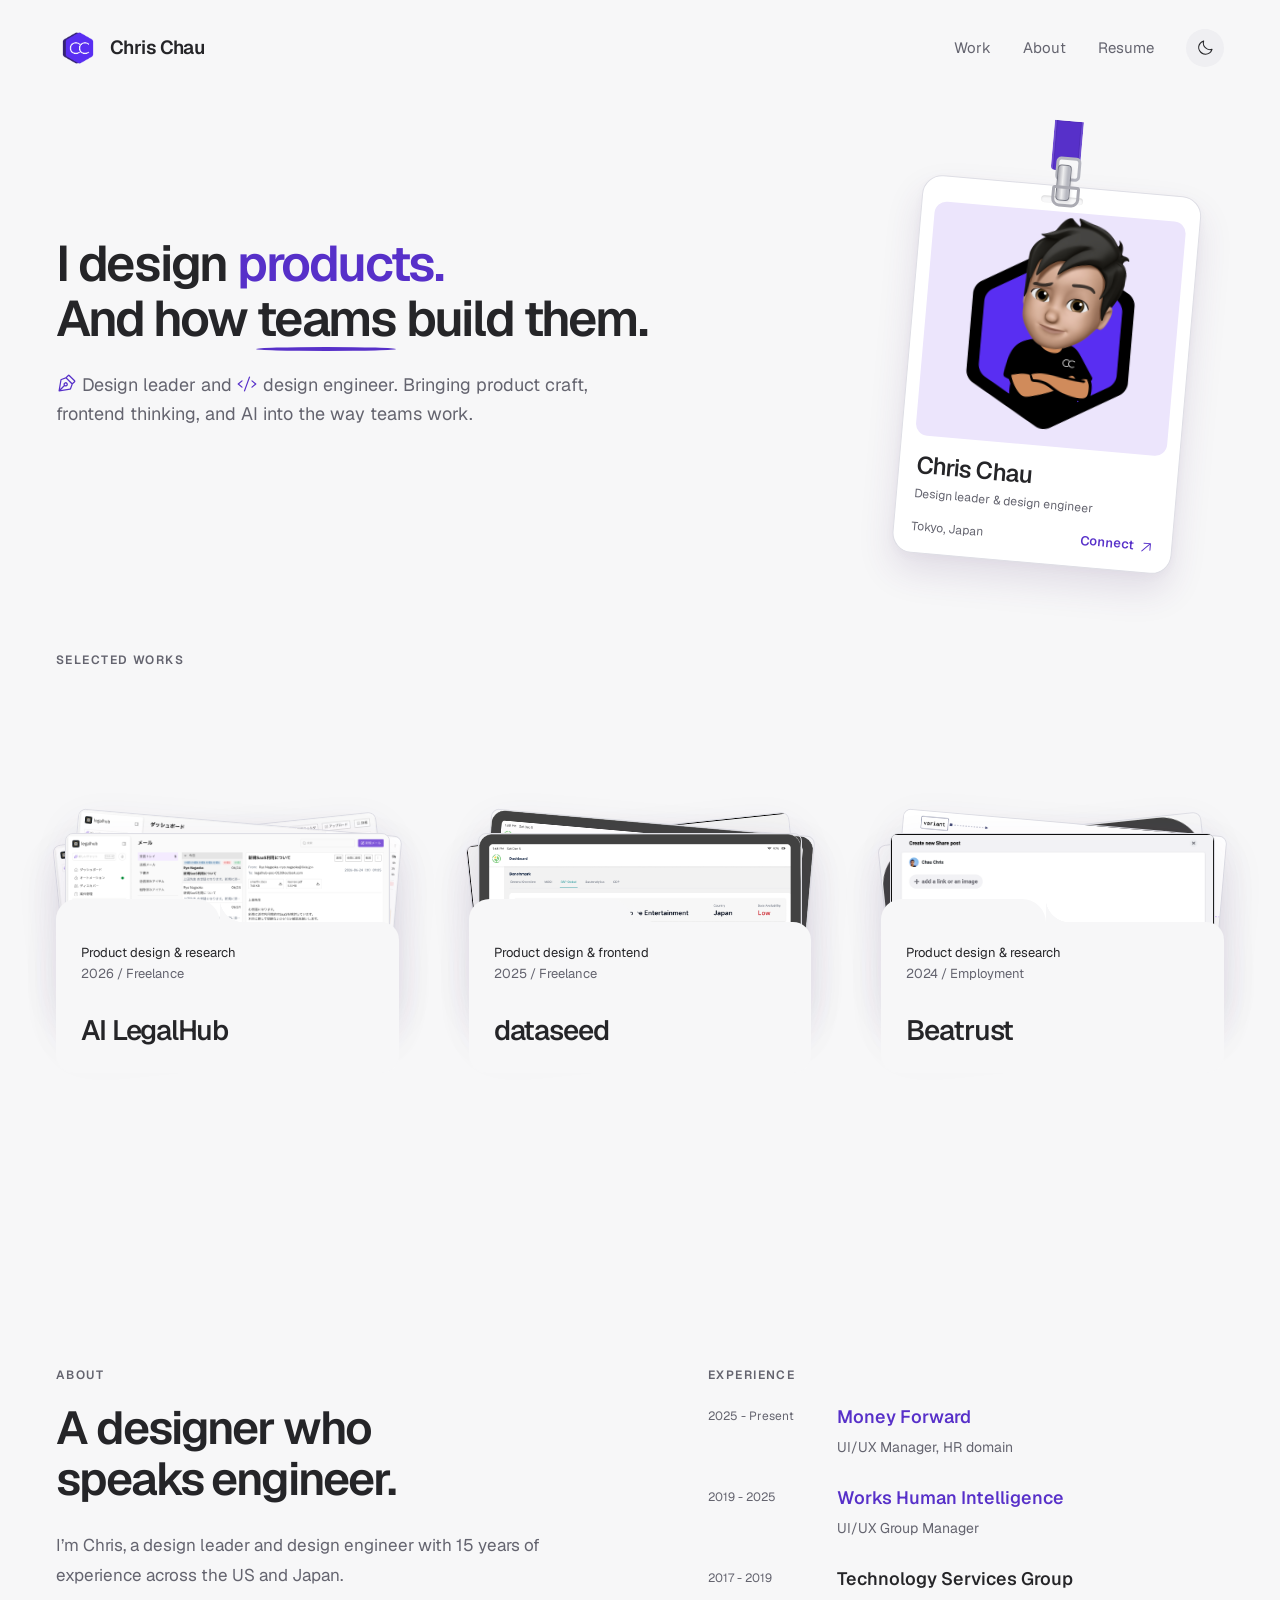
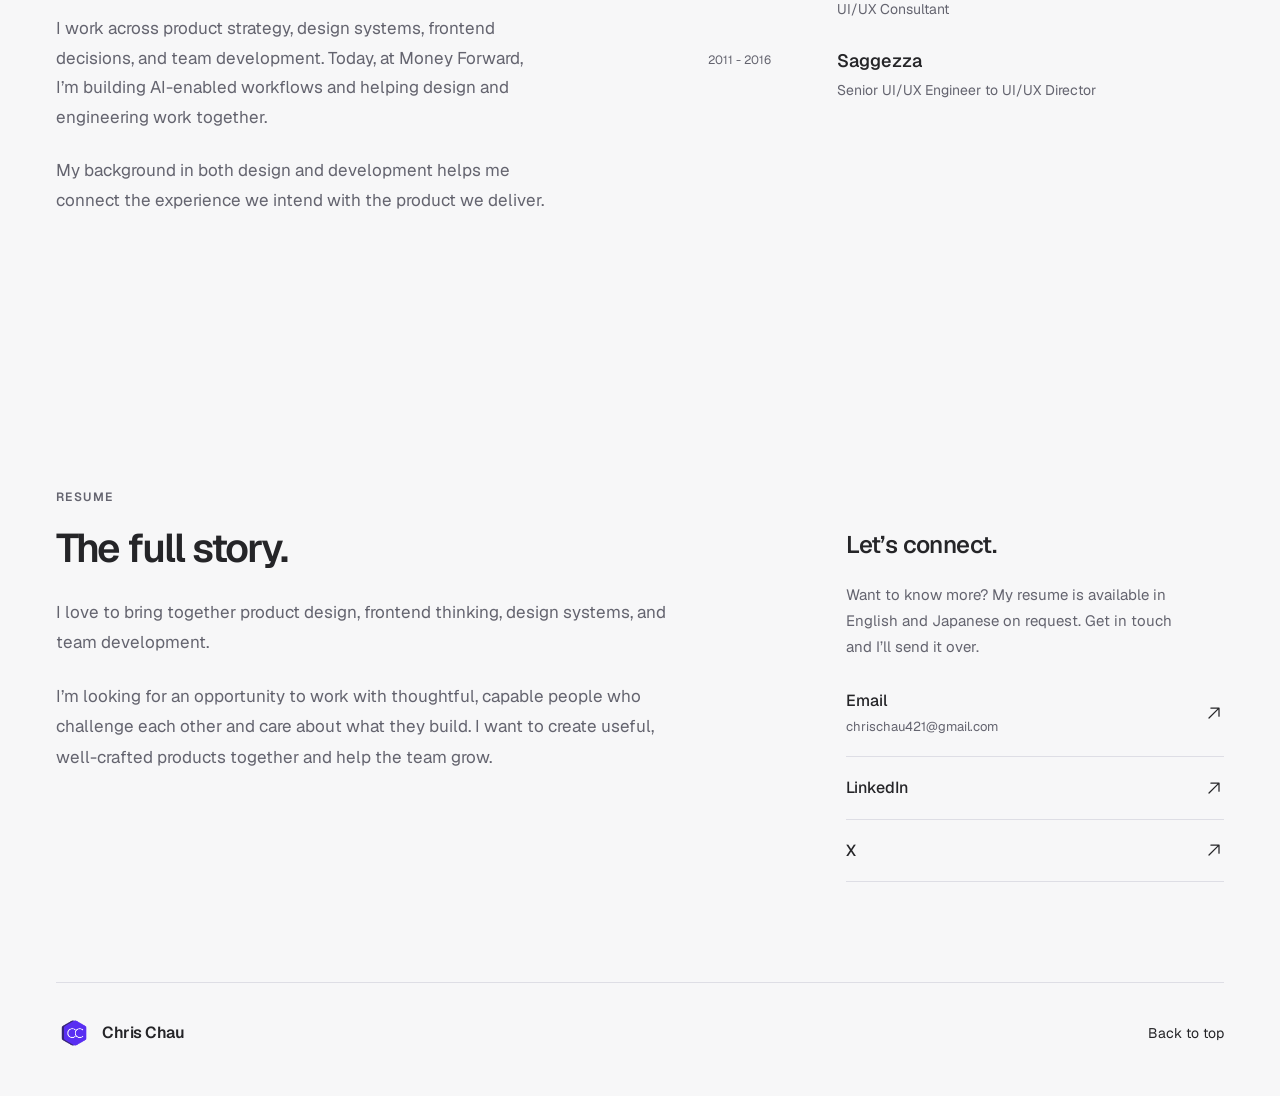
==== commit 94c287b0: "Added AI Search for AI LegalHub" ====
--- a/index.html
+++ b/index.html
@@ -10,8 +10,8 @@
   <title>Chris Chau | Design Leader & Design Engineer</title>
   <link rel="icon" href="assets/profile/chris-mark.png" type="image/png">
   <link rel="preload" href="assets/fonts/Geist-Variable.woff2" as="font" type="font/woff2" crossorigin>
-  <link rel="stylesheet" href="styles.css?v=projects-3">
-  <script src="site.js?v=projects-3" defer></script>
+  <link rel="stylesheet" href="styles.css?v=project-links-1">
+  <script src="site.js?v=project-links-1" defer></script>
 </head>
 <body>
   <a class="skip-link" href="#main">Skip to content</a>
@@ -42,18 +42,17 @@
       <div class="project-gallery">
         <article class="project-card" aria-labelledby="legalhub-card-title">
           <div class="project-folder">
-            <button class="project-peek" type="button" aria-label="Preview LegalHub screens" aria-expanded="false" aria-controls="legalhub-card-details">
+            <a class="project-peek" href="legalhub.html" aria-label="View AI LegalHub case study" aria-describedby="legalhub-card-summary">
               <span class="project-screens" aria-hidden="true">
                 <img class="project-screen screen-left" src="assets/projects/legalhub-documents.png" width="1440" height="1024" loading="lazy" alt="">
                 <img class="project-screen screen-right" src="assets/projects/legalhub-dashboard.png" width="2880" height="2800" loading="lazy" alt="">
                 <img class="project-screen screen-front" src="assets/projects/legalhub-mail.png" width="1440" height="1024" loading="lazy" alt="">
               </span>
-              <span class="sr-only">Toggle a fan-out preview of the mail, document, and dashboard designs.</span>
-            </button>
+            </a>
             <a class="project-cover" href="legalhub.html" aria-describedby="legalhub-card-summary">
               <span class="project-kind">Product design &amp; research</span>
               <span class="project-stage-label">2026 / Freelance</span>
-              <h3 id="legalhub-card-title">LegalHub <span class="icon icon-arrow-up-right" aria-hidden="true"></span></h3>
+              <h3 id="legalhub-card-title">AI LegalHub <span class="icon icon-arrow-up-right" aria-hidden="true"></span></h3>
             </a>
           </div>
           <div class="project-card-details" id="legalhub-card-details">
@@ -64,28 +63,26 @@
         </article>
         <article class="project-card" aria-labelledby="dataseed-card-title">
           <div class="project-folder">
-            <button class="project-peek" type="button" aria-label="Preview dataseed screens" aria-expanded="false" aria-controls="dataseed-card-details">
+            <a class="project-peek" href="dataseed.html" aria-label="View dataseed case study" aria-describedby="dataseed-card-summary">
               <span class="project-screens" aria-hidden="true">
                 <img class="project-screen screen-left" src="assets/projects/dataseed-flow.png" width="864" height="400" loading="lazy" alt="">
                 <img class="project-screen screen-right" src="assets/projects/dataseed-dashboard-a.png" width="1002" height="643" loading="lazy" alt="">
                 <img class="project-screen screen-front" src="assets/projects/dataseed-dashboard-b.png" width="1002" height="733" loading="lazy" alt="">
               </span>
-              <span class="sr-only">Toggle a fan-out preview of the ESG dashboards and screen-flow work.</span>
-            </button>
+            </a>
             <a class="project-cover" href="dataseed.html" aria-describedby="dataseed-card-summary"><span class="project-kind">Product design &amp; frontend</span><span class="project-stage-label">2025 / Freelance</span><h3 id="dataseed-card-title">dataseed <span class="icon icon-arrow-up-right" aria-hidden="true"></span></h3></a>
           </div>
           <div class="project-card-details" id="dataseed-card-details"><p id="dataseed-card-summary">Clearer ESG dashboards and a more connected design-to-delivery process.</p><p class="project-role">Role <strong>UI/UX &amp; Frontend</strong></p><a class="text-link" href="dataseed.html">Read case study <span class="icon icon-arrow-right" aria-hidden="true"></span></a></div>
         </article>
         <article class="project-card" aria-labelledby="beatrust-card-title">
           <div class="project-folder">
-            <button class="project-peek" type="button" aria-label="Preview Beatrust screens" aria-expanded="false" aria-controls="beatrust-card-details">
+            <a class="project-peek" href="beatrust.html" aria-label="View Beatrust case study" aria-describedby="beatrust-card-summary">
               <span class="project-screens" aria-hidden="true">
                 <img class="project-screen screen-left" src="assets/projects/beatrust-mobile-feed.png" width="707" height="938" loading="lazy" alt="">
                 <img class="project-screen screen-right" src="assets/projects/beatrust-design-system.png" width="964" height="880" loading="lazy" alt="">
                 <img class="project-screen screen-front" src="assets/projects/beatrust-posting-after.png" width="800" height="628" loading="lazy" alt="">
               </span>
-              <span class="sr-only">Toggle a fan-out preview of the posting, mobile, and design-system work.</span>
-            </button>
+            </a>
             <a class="project-cover" href="beatrust.html" aria-describedby="beatrust-card-summary"><span class="project-kind">Product design &amp; research</span><span class="project-stage-label">2024 / Employment</span><h3 id="beatrust-card-title">Beatrust <span class="icon icon-arrow-up-right" aria-hidden="true"></span></h3></a>
           </div>
           <div class="project-card-details" id="beatrust-card-details"><p id="beatrust-card-summary">Employee collaboration, with a shared foundation for design and code.</p><p class="project-role">Role <strong>UI/UX &amp; Product design</strong></p><a class="text-link" href="beatrust.html">Read case study <span class="icon icon-arrow-right" aria-hidden="true"></span></a></div>
--- a/styles.css
+++ b/styles.css
@@ -99,14 +99,14 @@
 .project-role strong { color:var(--ink); font-weight:500; margin-left:9px; }
 .project-card-details .text-link { font-size:13px; margin-top:16px; gap:10px; }
 .project-card-details .icon { width:17px; height:17px; }
-.project-card:is([data-expanded=true],:has(:focus-visible)) { --fan:1; }
+.project-card:has(:focus-visible) { --fan:1; }
 @media (min-width:768px) and (hover:hover) and (pointer:fine) { .project-card:hover { --fan:1; } }
 .screen-left { transform:translate(calc(-4px - var(--fan)*24px),calc(2px - var(--fan)*56px)) rotate(calc(-6deg - var(--fan)*9deg)); }
 .screen-right { transform:translate(calc(5px + var(--fan)*23px),calc(-4px - var(--fan)*95px)) rotate(calc(5deg + var(--fan)*5deg)); }
 .screen-front { transform:translateY(calc(7px - var(--fan)*50px)) rotate(calc(var(--fan)*-2deg)); }
 .project-cover { transform:translateY(calc(var(--fan)*12px)) rotate(calc(var(--fan)*-5deg)); box-shadow:0 calc(var(--fan)*20px) calc(var(--fan)*38px) #4c337317; }
-.project-card:is([data-expanded=true],:has(:focus-visible)) .project-card-details { opacity:1; visibility:visible; transform:none; }
-.project-card:is([data-expanded=true],:has(:focus-visible)) .project-cover h3 .icon { opacity:1; transform:translate(2px,-2px); }
+.project-card:has(:focus-visible) .project-card-details { opacity:1; visibility:visible; transform:none; }
+.project-card:has(:focus-visible) .project-cover h3 .icon { opacity:1; transform:translate(2px,-2px); }
 @media (min-width:768px) and (hover:hover) and (pointer:fine) {
   .project-card:hover .project-card-details { opacity:1; visibility:visible; transform:none; }
   .project-card:hover .project-cover h3 .icon { opacity:1; transform:translate(2px,-2px); }
@@ -197,11 +197,20 @@
 .case-editorial { display:grid; grid-template-columns:1fr 1fr; gap:100px; align-items:start; margin-bottom:42px; }
 .case-editorial h2 { font-size:40px; max-width:490px; }
 .case-editorial p { font-size:17px; line-height:1.75; margin-bottom:18px; }
+.ai-search-toolbar { display:flex; justify-content:space-between; align-items:center; gap:16px; margin-bottom:12px; }
+.ai-search-toolbar p { margin:0; color:var(--muted); font-size:14px; font-weight:550; }
+.ai-search-reset { border:1px solid var(--line); border-radius:999px; background:var(--paper); padding:8px 13px; color:var(--ink); font-size:13px; font-weight:550; transition:border-color .2s,background .2s; }
+.ai-search-reset:hover { border-color:var(--accent); background:var(--soft); }
+.ai-search-demo { overflow:hidden; border:1px solid var(--line); border-radius:var(--radius); background:#fff; box-shadow:0 12px 36px #2221; }
+.ai-search-demo iframe { display:block; width:100%; height:min(86vh, 920px); min-height:720px; border:0; background:#fff; }
+.ai-search-caption { margin:13px 0 0; color:var(--muted); font-size:13px; line-height:1.6; }
+.ai-search-links { display:flex; flex-wrap:wrap; gap:16px 28px; margin-top:20px; }
 .process-notes { display:grid; grid-template-columns:1fr 1fr 1fr; gap:45px; margin-bottom:68px; }
 .process-notes h3 { font-size:17px; margin-bottom:13px; }
 .process-notes p { font-size:15px; line-height:1.7; }
 .image-heading { font-size:32px; font-weight:600; letter-spacing:-.035em; margin-bottom:28px; }
 .screen-figure { margin:0; }
+.case-list-figure { margin-bottom:42px; }
 .screen-figure .image-expander { border:1px solid var(--line); background:var(--paper); padding:24px; border-radius:var(--radius); }
 .screen-figure img { width:100%; border-radius:4px; }
 .wireframe-figure img { max-height:660px; object-fit:cover; object-position:top; }
@@ -237,11 +246,11 @@
 .case-end { margin-top:100px; padding-block:56px 76px; border-top:1px solid var(--line); }
 .case-end h2 { font-size:34px; margin-bottom:16px; }
 .case-end p { margin-bottom:26px; font-size:17px; }
-.back-rail { position:fixed; inset:0 auto 0 0; width:38px; z-index:20; display:flex; align-items:center; justify-content:center; flex-direction:column; gap:10px; color:var(--accent); background:transparent; transition:background .25s; cursor:w-resize; }
-.back-rail .icon { width:19px; height:19px; opacity:0; transform:translateX(8px); transition:opacity .25s,transform .25s; }
-.back-rail>span:last-child { font-size:10px; opacity:0; }
-.back-rail:hover,.back-rail:focus-visible { background:var(--stage); }
-.back-rail:hover .icon,.back-rail:hover>span:last-child,.back-rail:focus-visible .icon,.back-rail:focus-visible>span:last-child { opacity:1; transform:none; }
+.back-rail { position:fixed; inset:0 auto 0 0; width:32px; z-index:20; display:grid; place-content:center; color:var(--accent); background:var(--stage); transition:color .25s; cursor:pointer; }
+.back-rail .icon { grid-area:1 / 1; width:19px; height:19px; transition:opacity .25s,transform .25s var(--ease); }
+.back-rail .rail-close { opacity:0; transform:rotate(-90deg) scale(.6); }
+.back-rail:hover .rail-arrow,.back-rail:focus-visible .rail-arrow { opacity:0; transform:rotate(90deg) scale(.6); }
+.back-rail:hover .rail-close,.back-rail:focus-visible .rail-close { opacity:1; transform:none; }
 .image-dialog { width:min(96vw,1540px); max-width:none; height:min(94dvh,1300px); max-height:94dvh; border:1px solid var(--line); padding:0; border-radius:var(--radius); background:var(--bg); color:var(--ink); }
 .image-dialog::backdrop { background:#16141de0; backdrop-filter:blur(5px); }
 .dialog-toolbar { display:flex; align-items:center; justify-content:space-between; gap:18px; padding:16px 24px; border-bottom:1px solid var(--line); height:74px; }
@@ -268,20 +277,28 @@
 @keyframes return-home { from { opacity:0; transform:translateX(-4%); } to { opacity:1; transform:none; } }
 @media (max-width:1100px) {
   .resume-section { gap:60px; }
-  .shell { width:calc(100% - 80px); } .hero { grid-template-columns:minmax(0,1fr) 250px; gap:30px; min-height:475px; } .hero h1 { font-size:clamp(30px,3.8vw,42px); } .hero-copy p { font-size:17px; } .badge-scene { width:250px; height:390px; } .badge-assembly { width:240px; padding-top:60px; } .badge-photo { height:200px; } .badge-photo .hero-character { width:200px; height:200px; } .badge-info .badge-name { font-size:22px; } .badge-info .badge-role { font-size:11px; } .badge-bottom { font-size:11px; } .about-section,.case-editorial { gap:60px; } .back-rail { width:26px; } .case-editorial h2 { font-size:34px; } .project-gallery { grid-template-columns:repeat(2,minmax(0,1fr)); gap:60px; } .project-card { max-width:350px; }
+  .shell { width:calc(100% - 80px); } .hero { grid-template-columns:minmax(0,1fr) 250px; gap:30px; min-height:475px; } .hero h1 { font-size:clamp(30px,3.8vw,42px); } .hero-copy p { font-size:17px; } .badge-scene { width:250px; height:390px; } .badge-assembly { width:240px; padding-top:60px; } .badge-photo { height:200px; } .badge-photo .hero-character { width:200px; height:200px; } .badge-info .badge-name { font-size:22px; } .badge-info .badge-role { font-size:11px; } .badge-bottom { font-size:11px; } .about-section,.case-editorial { gap:60px; } .case-editorial h2 { font-size:34px; } .project-gallery { grid-template-columns:repeat(2,minmax(0,1fr)); gap:60px; } .project-card { max-width:350px; }
+}
+/* Desktop case studies sit above a persistent 32px return gutter.
+   The surface has no overflow clipping, so chapter navigation stays sticky. */
+@media (min-width:768px) {
+  html[data-page=case] body { background:var(--stage); }
+  .case-surface { margin-left:32px; min-height:100dvh; background:var(--bg); border-radius:32px 0 0 32px; box-shadow:-8px 0 24px #16141d0d; }
+  .back-rail:hover,.back-rail:focus-visible { color:var(--ink); background:var(--stage); }
+  .back-rail:focus-visible { outline-offset:-3px; }
 }
 @media (max-width:767px) {
   .alignment-story { margin-top:40px; } .alignment-story h3 { font-size:27px; margin-bottom:20px; } .alignment-story>p { font-size:16px; } .alignment-decisions { margin-block:24px; } .alignment-decisions>div { grid-template-columns:1fr; gap:7px; padding-block:17px; } .alignment-decisions dd { font-size:15px; }
   .visual-style-work { margin-top:45px; padding-top:38px; } .visual-style-intro h3 { font-size:27px; } .visual-style-intro p { font-size:16px; } .foundation-decisions { grid-template-columns:1fr; gap:19px; margin-bottom:26px; } .foundation-decisions dd { font-size:14px; } .palette-heading { margin-top:35px; } .palette-heading h4 { font-size:20px; } .palette-directions { grid-template-columns:1fr; gap:32px; } .palette-swatches { height:54px; }
   body { font-size:16px; } .shell { width:calc(100% - 40px); } .site-header,.case-header { height:80px; } .brand { font-size:17px; gap:6px; } .brand img { width:34px; height:34px; } .site-header nav { gap:18px; } .site-header nav a { font-size:13px; } .site-header nav .theme-toggle { display:none!important; }
   .hero { display:flex; flex-direction:column; align-items:stretch; min-height:0; padding-block:24px 42px; gap:20px; } .hero h1 { font-size:clamp(29px,5.25vw,40px); line-height:1.15; } .hero-copy p { margin-top:20px; font-size:16px; max-width:430px; } .hero-role .icon { width:17px; height:17px; vertical-align:-2px; margin-right:4px; } .hero-team::after { height:3px; } .badge-scene { align-self:center; width:250px; height:355px; } .badge-assembly { width:230px; padding-top:50px; transform:rotate(4deg); } .badge-ribbon { height:36px; } .badge-clip { top:30px; height:35px; } .badge-photo { height:180px; } .badge-photo .hero-character { width:180px; height:180px; } .badge-info .badge-name { font-size:21px; } .badge-info .badge-role { font-size:11px; } .badge-bottom { margin-top:10px; } .badge-connect { font-size:12px; }
-  .work-section { padding-top:12px; } .section-label { font-size:11px; margin-bottom:14px; } .project-gallery { grid-template-columns:1fr; gap:45px; margin-top:30px; } .project-card { width:100%; max-width:350px; margin-inline:auto; } .project-folder { height:315px; } .project-screen { width:calc(100% - 34px); left:17px; height:175px; top:74px; } .project-cover { inset:164px 9px 0; padding-inline:23px; } .project-card-details { opacity:1; visibility:visible; transform:none; padding:20px 32px 0; } .project-cover h3 .icon { opacity:1; } .project-peek::after { content:'Tap to preview'; position:absolute; left:26px; top:18px; color:var(--muted); font-size:12px; } .project-card[data-expanded=true] .project-peek::after { content:'Tap to close'; }
-  .project-card .screen-left { transform:translate(calc(-4px - var(--fan)*12px),calc(2px - var(--fan)*30px)) rotate(calc(-6deg - var(--fan)*5deg)); } .project-card .screen-right { transform:translate(calc(5px + var(--fan)*12px),calc(-4px - var(--fan)*43px)) rotate(calc(5deg + var(--fan)*3deg)); } .project-card .screen-front { transform:translateY(calc(7px - var(--fan)*24px)) rotate(calc(var(--fan)*-2deg)); } .project-card[data-expanded=true] .project-peek::after { opacity:0; } .project-card-details { padding-top:35px; }
+  .work-section { padding-top:12px; } .section-label { font-size:11px; margin-bottom:14px; } .project-gallery { grid-template-columns:1fr; gap:45px; margin-top:30px; } .project-card { width:100%; max-width:350px; margin-inline:auto; } .project-folder { height:315px; } .project-screen { width:calc(100% - 34px); left:17px; height:175px; top:74px; } .project-cover { inset:164px 9px 0; padding-inline:23px; } .project-card-details { opacity:1; visibility:visible; transform:none; padding:20px 32px 0; } .project-cover h3 .icon { opacity:1; }
+  .project-card .screen-left { transform:translate(calc(-4px - var(--fan)*12px),calc(2px - var(--fan)*30px)) rotate(calc(-6deg - var(--fan)*5deg)); } .project-card .screen-right { transform:translate(calc(5px + var(--fan)*12px),calc(-4px - var(--fan)*43px)) rotate(calc(5deg + var(--fan)*3deg)); } .project-card .screen-front { transform:translateY(calc(7px - var(--fan)*24px)) rotate(calc(var(--fan)*-2deg)); } .project-card-details { padding-top:35px; }
   .about-section { grid-template-columns:1fr; gap:48px; padding-top:80px; } .about-copy h2 { font-size:36px; } .about-copy p:not(.section-label) { font-size:16px; } .career-list { gap:22px; } .career-list li { grid-template-columns:100px 1fr; gap:12px; } .career-year { font-size:11px; } .career-list h4 { font-size:16px; } .career-list p { font-size:13px; } .outcome { margin-top:30px; } .outcome-value { font-size:54px; }
   .resume-section { grid-template-columns:1fr; gap:42px; padding-block:75px 65px; } .resume-section h2 { font-size:32px; margin-bottom:23px; } .letter-body p { font-size:16px; line-height:1.75; } .letter-body p+p { margin-top:20px; } .resume-contact { padding-top:0; } .resume-contact h3 { font-size:22px; } .resume-contact>p { max-width:430px; } .contact-methods { margin-top:22px; } .site-footer { flex-direction:column; align-items:flex-start; gap:24px; padding-block:30px; } .site-footer>div { gap:20px; flex-wrap:wrap; } .site-footer a:not(.brand) { font-size:13px; }
   .header-right { gap:17px; } .case-header .brand { font-size:15px; } .case-header .icon-button { width:32px; height:32px; } .back-link { font-size:13px; gap:8px; } .case-hero { padding-top:25px; padding-bottom:14px; } .case-name { font-size:14px; margin-bottom:14px; } .case-hero h1 { font-size:clamp(32px,7.4vw,48px); line-height:1.13; } .case-summary { font-size:17px; margin-top:19px; } .case-facts { grid-template-columns:1fr; gap:19px; margin-top:30px; } .case-facts>div { border:0; padding:0; } .case-facts dt { font-size:12px; margin-bottom:3px; } .case-facts dd { font-size:14px; } .case-facts dd br { display:none; }
   .chapter-nav { gap:25px; overflow-x:auto; padding-top:12px; margin-bottom:20px; scrollbar-width:none; } .chapter-nav::-webkit-scrollbar { display:none; } .chapter-nav a { font-size:12px; padding-bottom:12px; } .case-cover .image-expander { padding:12px; border-radius:12px; } .case-cover img { max-height:none; aspect-ratio:1440/1050; object-fit:cover; object-position:top; box-shadow:none; } figcaption { font-size:12px; margin-top:12px; } .expand-affordance { width:30px; height:30px; right:10px; bottom:10px; } .expand-affordance .icon { width:16px; height:16px; }
-  .case-section { padding-top:72px; } .case-editorial { grid-template-columns:1fr; gap:22px; margin-bottom:26px; } .case-editorial h2 { font-size:31px; } .case-editorial p { font-size:16px; line-height:1.75; } .process-notes { grid-template-columns:1fr; gap:24px; margin-bottom:42px; } .process-notes h3 { font-size:16px; margin-bottom:7px; } .process-notes p { font-size:15px; } .image-heading { font-size:27px; margin-bottom:23px; } .screen-figure .image-expander { padding:10px; border-radius:12px; } .wireframe-figure img { max-height:none; object-fit:contain; } .document-figure img { aspect-ratio:1440/750; }
+  .case-section { padding-top:72px; } .case-editorial { grid-template-columns:1fr; gap:22px; margin-bottom:26px; } .case-editorial h2 { font-size:31px; } .case-editorial p { font-size:16px; line-height:1.75; } .ai-search-demo iframe { height:760px; min-height:620px; } .ai-search-links { flex-direction:column; align-items:flex-start; gap:14px; } .process-notes { grid-template-columns:1fr; gap:24px; margin-bottom:42px; } .process-notes h3 { font-size:16px; margin-bottom:7px; } .process-notes p { font-size:15px; } .image-heading { font-size:27px; margin-bottom:23px; } .screen-figure .image-expander { padding:10px; border-radius:12px; } .case-list-figure { margin-bottom:28px; } .wireframe-figure img { max-height:none; object-fit:contain; } .document-figure img { aspect-ratio:1440/750; }
   .foundations-layout { grid-template-columns:1fr; gap:30px; } .logo-stage { padding:35px 25px; min-height:160px; } .logo-stage img { width:260px; } .foundation-copy p { font-size:15px; } .case-end { margin-top:70px; padding-block:36px 58px; } .case-end h2 { font-size:28px; } .case-end p { font-size:15px; } .back-rail { display:none; } .image-dialog { width:96vw; height:90dvh; border-radius:12px; } .dialog-toolbar { padding:12px; height:65px; } .dialog-toolbar p { font-size:13px; } .dialog-image-scroll { padding:10px; height:calc(100% - 65px); } .dialog-image-scroll img { max-width:none; width:max(100%,900px); }
   .case-product-pair { padding:22px 16px; gap:18px; } .case-product-pair img { max-height:310px; } .case-product-pair .expand-affordance { width:30px; height:30px; right:3px; bottom:8px; } .case-product-pair .expand-affordance .icon { width:16px; height:16px; }
   .case-comparison { grid-template-columns:1fr; gap:28px; } .case-comparison .image-expander { min-height:0; } .case-comparison img { width:100%; max-height:none; } .case-result { grid-template-columns:1fr; gap:14px; margin-top:28px; padding-block:24px; } .case-result-value { font-size:52px; } .case-result h3 { font-size:21px; } .case-result div p { font-size:14px; }
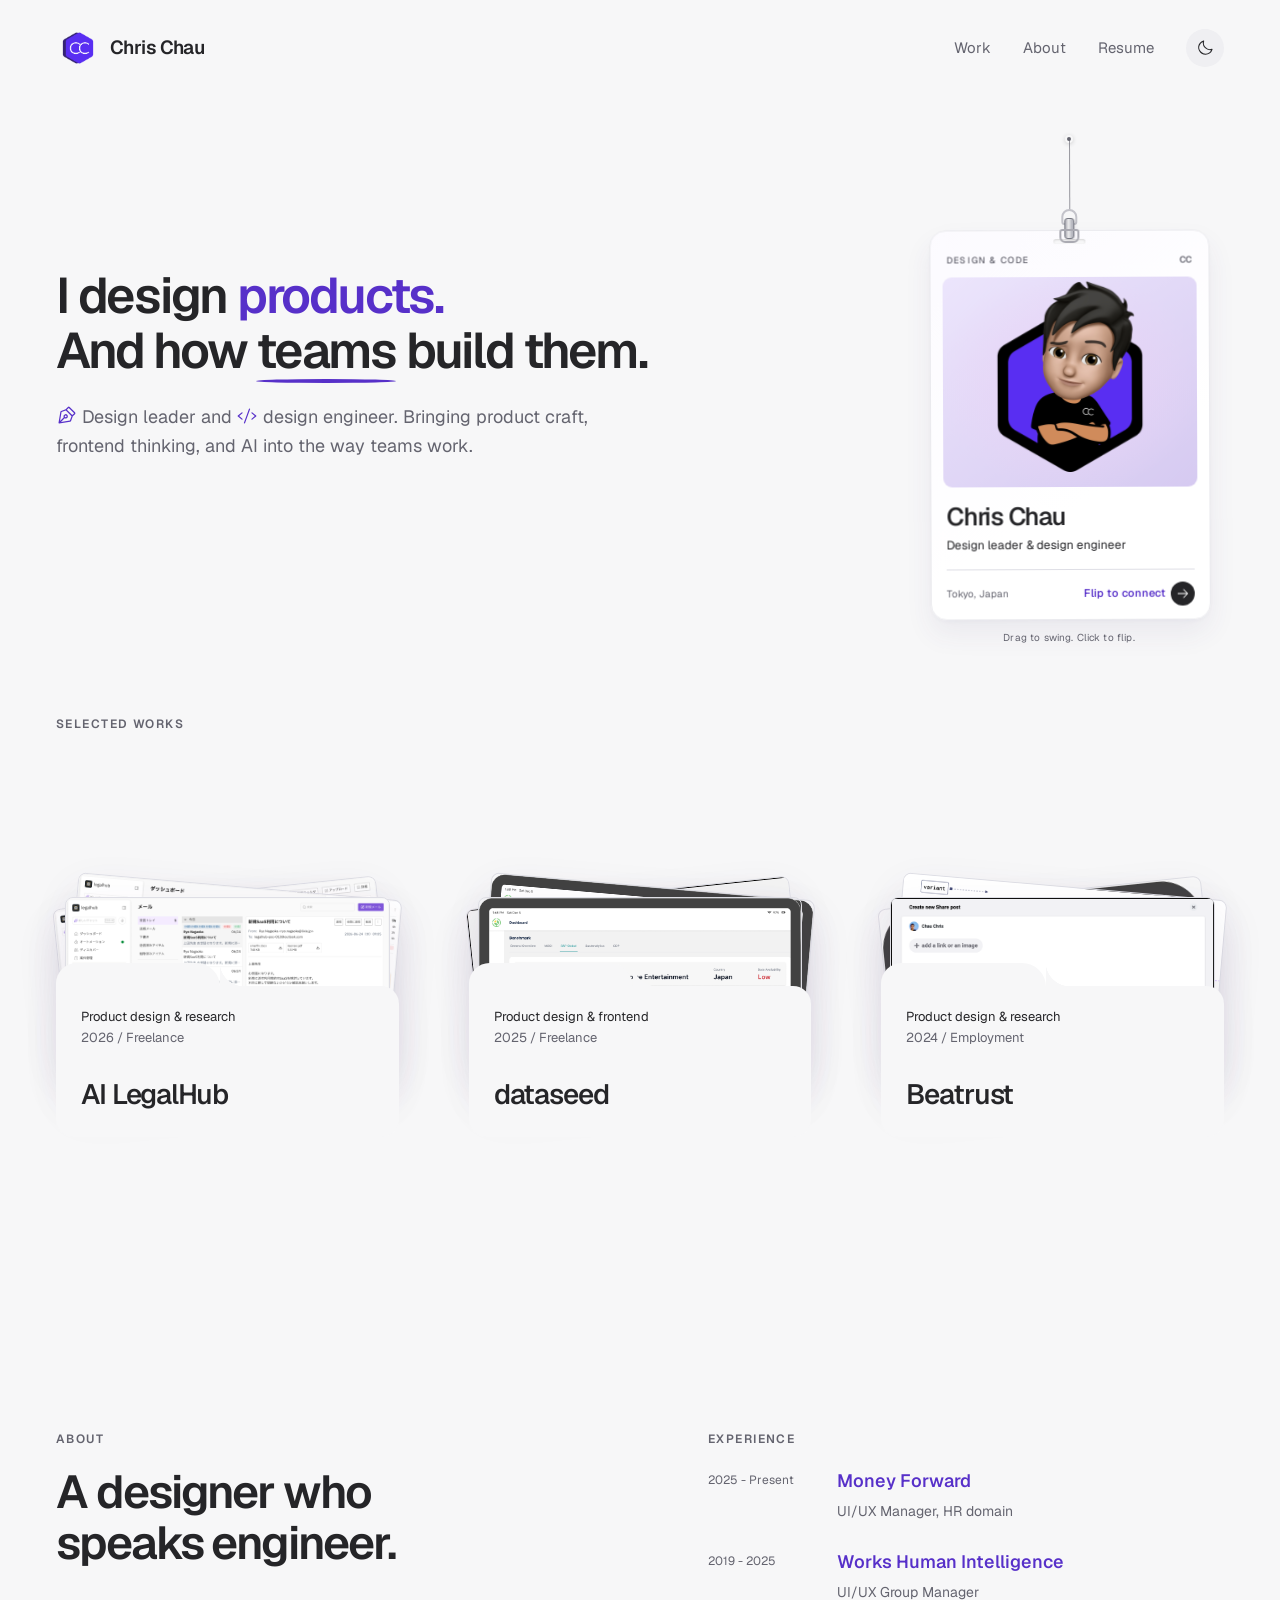
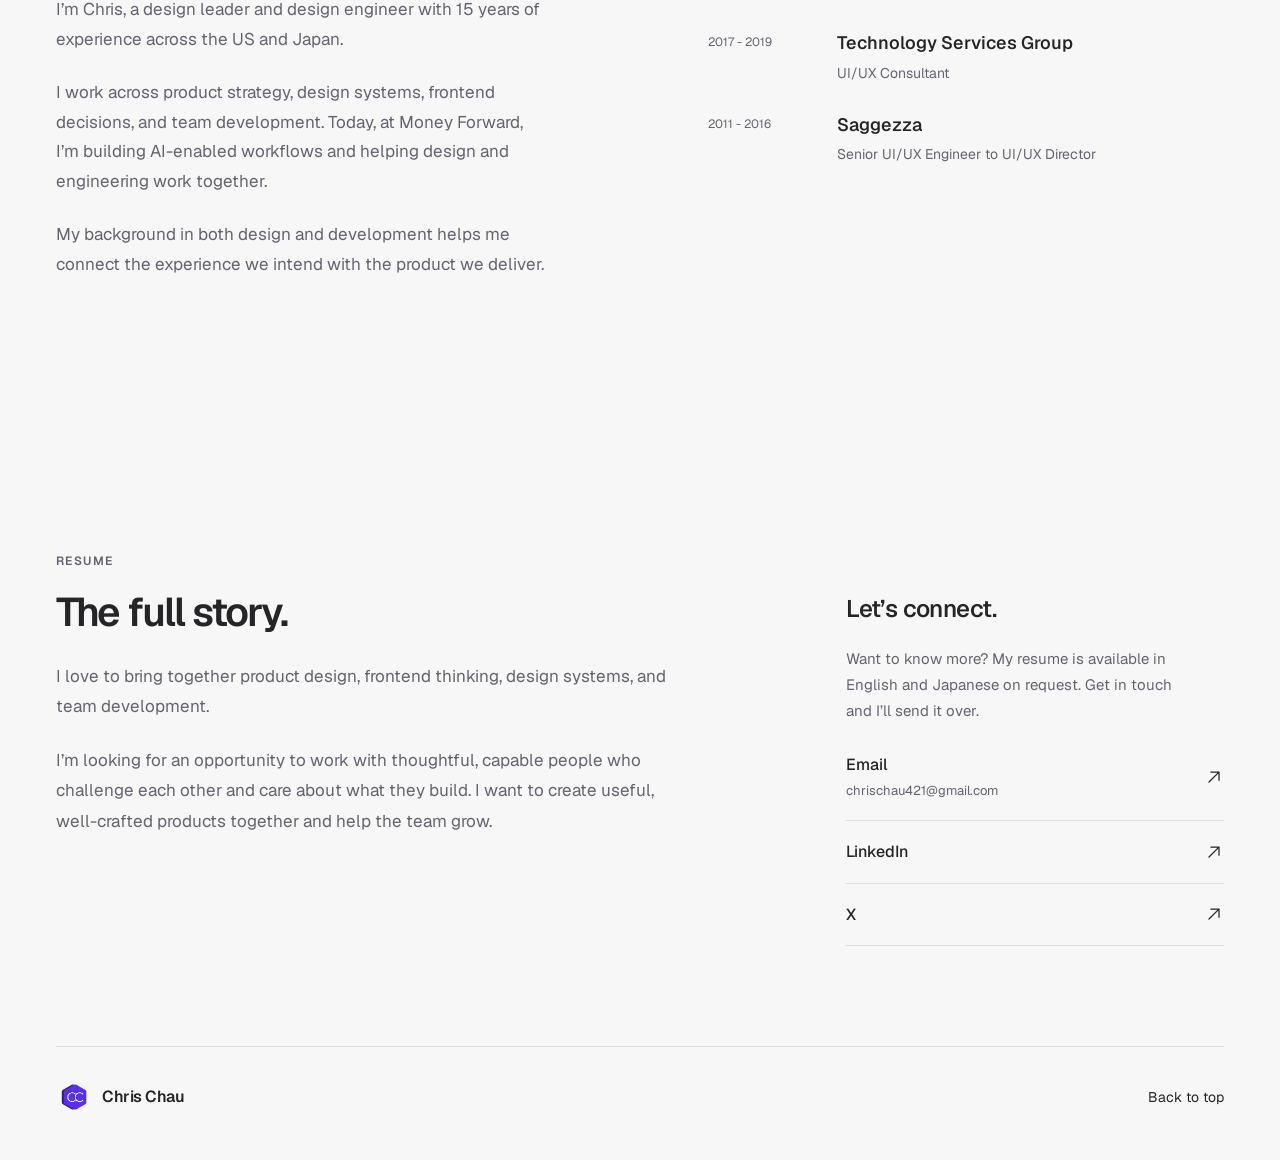
==== commit ceb5fe79: "Upgrade profile badge with swing, flip, and cursor-following color" ====
--- a/index.html
+++ b/index.html
@@ -10,8 +10,8 @@
   <title>Chris Chau | Design Leader & Design Engineer</title>
   <link rel="icon" href="assets/profile/chris-mark.png" type="image/png">
   <link rel="preload" href="assets/fonts/Geist-Variable.woff2" as="font" type="font/woff2" crossorigin>
-  <link rel="stylesheet" href="styles.css?v=project-links-1">
-  <script src="site.js?v=project-links-1" defer></script>
+  <link rel="stylesheet" href="styles.css?v=hanging-badge-4">
+  <script src="site.js?v=hanging-badge-4" defer></script>
 </head>
 <body>
   <a class="skip-link" href="#main">Skip to content</a>
@@ -25,16 +25,34 @@
         <h1 id="hero-heading">I design <span class="hero-product">products.</span><br>And how <span class="hero-team">teams</span> build them.</h1>
         <p><span class="hero-role"><span class="icon icon-pen-nib" aria-hidden="true"></span>Design leader</span> and <span class="hero-role"><span class="icon icon-code" aria-hidden="true"></span>design engineer.</span> Bringing product craft, frontend thinking, and AI into the way teams work.</p>
       </div>
-      <div class="badge-scene">
+      <div class="badge-scene" aria-label="Interactive profile badge">
+        <div class="badge-pin" aria-hidden="true"></div>
         <div class="badge-assembly">
           <div class="badge-ribbon" aria-hidden="true"></div>
           <div class="badge-clip" aria-hidden="true"></div>
-          <a class="id-badge" href="#resume" aria-label="Connect with Chris Chau">
-            <span class="badge-slot" aria-hidden="true"></span>
-            <div class="badge-photo"><img class="hero-character" src="assets/profile/chris-character.png" width="1000" height="1000" fetchpriority="high" alt="Chris's illustrated character with folded arms and a CC shirt"></div>
-            <div class="badge-info"><p class="badge-name">Chris Chau</p><p class="badge-role">Design leader &amp; design engineer</p><div class="badge-bottom"><span>Tokyo, Japan</span><span class="badge-connect">Connect <span class="icon icon-arrow-up-right" aria-hidden="true"></span></span></div></div>
-          </a>
+          <div class="badge-tilt"><div class="badge-flipper">
+            <button class="id-badge badge-front" type="button" aria-describedby="badge-hint" aria-expanded="false">
+              <span class="badge-slot" aria-hidden="true"></span>
+              <span class="badge-card-header"><span>DESIGN &amp; CODE</span><span>CC</span></span>
+              <span class="badge-photo"><img class="hero-character" src="assets/profile/chris-character.png" width="1000" height="1000" fetchpriority="high" draggable="false" alt="Chris's illustrated character with folded arms and a CC shirt"></span>
+              <span class="badge-info"><span class="badge-name">Chris Chau</span><span class="badge-role">Design leader &amp; design engineer</span><span class="badge-bottom"><span>Tokyo, Japan</span><span class="badge-connect">Flip to connect <span class="icon icon-arrow-right" aria-hidden="true"></span></span></span></span>
+            </button>
+            <div class="id-badge badge-back" inert aria-hidden="true">
+              <span class="badge-slot" aria-hidden="true"></span>
+              <div class="badge-back-heading"><img src="assets/profile/chris-mark.png" width="40" height="40" alt=""><button class="badge-return" type="button" aria-label="Flip badge back to portrait"><span class="icon icon-arrow-left" aria-hidden="true"></span></button></div>
+              <p class="badge-back-title">Good things start<br>with a conversation.</p>
+              <p class="badge-back-copy">Product design, frontend thinking,<br>and the way teams build.</p>
+              <div class="badge-links">
+                <a href="mailto:chrischau421@gmail.com">Say hello <span class="icon icon-arrow-up-right" aria-hidden="true"></span></a>
+                <a href="https://www.linkedin.com/in/chrisdoesuiux/" target="_blank" rel="noopener">LinkedIn <span class="icon icon-arrow-up-right" aria-hidden="true"></span><span class="sr-only"> (opens in a new tab)</span></a>
+                <a href="https://x.com/chrisdoesuiux" target="_blank" rel="noopener">X <span class="icon icon-arrow-up-right" aria-hidden="true"></span><span class="sr-only"> (opens in a new tab)</span></a>
+              </div>
+              <span class="badge-back-signature">Chris Chau <span>Let’s connect.</span></span>
+            </div>
+          </div></div>
         </div>
+        <p class="badge-hint" id="badge-hint">Drag to swing. Click to flip.</p>
+        <span class="sr-only" id="badge-keyboard-hint">Use left and right arrow keys to swing. Press Enter or Space to flip. Escape returns to the portrait.</span>
       </div>
     </section>
     <section class="work-section shell" id="work" aria-labelledby="work-heading">
--- a/styles.css
+++ b/styles.css
@@ -72,7 +72,7 @@
 .badge-bottom { display:flex; justify-content:space-between; align-items:center; gap:10px; margin-top:13px; font-size:12px; color:var(--muted); }
 .badge-connect { display:inline-flex; align-items:center; gap:5px; color:var(--accent); font-size:13px; font-weight:550; }
 .badge-connect .icon { width:16px; height:16px; transition:transform .25s var(--ease); }
-.id-badge:hover .badge-connect .icon,.id-badge:focus-visible .badge-connect .icon { transform:translate(2px,-2px); }
+
 .work-section { padding-top:35px; }
 .section-label { font-size:12px; font-weight:600; line-height:1.6; text-transform:uppercase; letter-spacing:.12em; color:var(--muted); margin-bottom:18px; }
 /* One folder per project. The three-column gallery stays ready for approved projects;
@@ -260,7 +260,7 @@
 .image-dialog[open] { display:flex; flex-direction:column; }
 @media (min-width:768px) and (prefers-reduced-motion:no-preference) {
   .hero-copy { animation:enter .8s var(--ease) both; }
-  .badge-assembly { animation:badge-arrive 1.15s var(--ease) backwards; }
+
   .hero-team::after { animation:underline-reveal .7s .4s var(--ease) both; }
   .js .reveal { opacity:0; transform:translateY(22px); transition:opacity .75s var(--ease),transform .75s var(--ease); }
   .js .reveal.is-visible { opacity:1; transform:none; }
@@ -304,3 +304,130 @@
   .case-comparison { grid-template-columns:1fr; gap:28px; } .case-comparison .image-expander { min-height:0; } .case-comparison img { width:100%; max-height:none; } .case-result { grid-template-columns:1fr; gap:14px; margin-top:28px; padding-block:24px; } .case-result-value { font-size:52px; } .case-result h3 { font-size:21px; } .case-result div p { font-size:14px; }
 }
 @media (prefers-reduced-motion:reduce) { html { scroll-behavior:auto; } *,*::before,*::after { animation:none!important; transition:none!important; } .js .reveal { opacity:1; transform:none; } ::view-transition-old(root),::view-transition-new(root) { animation:none!important; } .badge-assembly,.badge-assembly:has(.id-badge:hover),.badge-assembly:focus-within { transform:none; } }
+
+/* Hanging profile: retain existing portrait assets in assets/profile/.
+   Native CSS 3D faces and a bounded, on-demand pendulum in site.js. */
+.badge-scene { position:relative; height:465px; align-content:start; padding-top:12px; perspective:1100px; }
+.badge-pin { position:absolute; top:7px; left:calc(50% - 5px); width:10px; height:10px; border:2px solid var(--paper); border-radius:50%; background:var(--accent); box-shadow:0 1px 4px #25252830; }
+.badge-assembly { --swing:-5deg; transform:rotate(var(--swing)); transform-origin:50% 0; transition:none; }
+.badge-assembly:has(.id-badge:hover),.badge-assembly:focus-within { transform:rotate(var(--swing)); }
+.badge-ribbon { background:linear-gradient(90deg,#45249f,#6941dc 45%,#5730c9); }
+.badge-ribbon::before { content:''; position:absolute; inset:0 4px; border-inline:1px dashed #ffffff45; }
+.badge-flipper { position:relative; transform-style:preserve-3d; transition:transform .7s cubic-bezier(.22,.8,.25,1); }
+.badge-scene.is-flipped .badge-flipper { transform:rotateY(180deg); }
+.badge-front { width:100%; text-align:left; font:inherit; color:inherit; cursor:grab; touch-action:pan-y; user-select:none; -webkit-user-select:none; }
+.badge-front:active { transform:none; }
+.badge-front,.badge-back { backface-visibility:hidden; -webkit-backface-visibility:hidden; }
+.badge-front .badge-info,.badge-front .badge-name,.badge-front .badge-role { display:block; }
+.badge-photo { position:relative; }
+.badge-photo::after { content:''; position:absolute; inset:0; border:1px solid #ffffff12; border-radius:inherit; pointer-events:none; background:linear-gradient(125deg,#ffffff12,transparent 45%); }
+.badge-scene.is-dragging .badge-front { cursor:grabbing; }
+.badge-scene.is-dragging .id-badge { box-shadow:0 26px 45px #4c33732b,0 3px 8px #4c337309; }
+.badge-back { position:absolute; inset:0; transform:rotateY(180deg); display:flex; flex-direction:column; padding:28px 20px 18px; background:var(--paper); }
+.badge-back-heading { display:flex; align-items:center; justify-content:space-between; }
+.badge-back-heading img { width:36px; height:36px; }
+.badge-return { width:36px; height:36px; display:grid; place-items:center; border:1px solid var(--line); border-radius:50%; background:var(--soft); }
+.badge-return .icon { width:17px; height:17px; }
+.badge-back-title { margin-top:21px; font-size:24px; font-weight:550; letter-spacing:-.045em; line-height:1.15; color:var(--ink); }
+.badge-back-copy { margin-top:12px; font-size:12px; line-height:1.6; }
+.badge-links { display:grid; margin-top:auto; padding-top:15px; }
+.badge-links a { display:flex; align-items:center; justify-content:space-between; padding:10px 0; border-bottom:1px solid var(--line); color:var(--accent); font-size:13px; font-weight:550; }
+.badge-links .icon { width:16px; height:16px; }
+.badge-links a:hover { color:var(--ink); }
+.badge-back-signature { display:flex; justify-content:space-between; margin-top:15px; font-size:10px; color:var(--muted); }
+.badge-hint { position:absolute; bottom:-16px; width:100%; text-align:center; font-size:11px; letter-spacing:.015em; color:var(--muted); }
+@media (min-width:768px) and (max-width:1100px) {
+  .badge-scene { height:425px; }
+  .badge-back { padding-inline:16px; }
+  .badge-back-title { font-size:21px; margin-top:15px; }
+  .badge-links a { padding-block:8px; }
+}
+@media (max-width:767px) {
+  .badge-scene { height:395px; margin-bottom:18px; }
+  .badge-hint { bottom:-12px; }
+  .badge-back { padding:26px 16px 14px; }
+  .badge-back-title { font-size:21px; margin-top:13px; }
+  .badge-back-copy { font-size:11px; margin-top:10px; }
+  .badge-links { padding-top:8px; }
+  .badge-links a { padding-block:8px; font-size:12px; }
+  .badge-back-signature { margin-top:11px; font-size:9px; }
+}
+@media (prefers-reduced-motion:reduce) {
+  .badge-assembly,.badge-assembly:has(.id-badge:hover),.badge-assembly:focus-within { transform:none; }
+  .badge-flipper { transition:none; }
+}
+
+/* Reference-led finish: suspended wire, matte stock, and a light-catching portrait. */
+.badge-scene { height:490px; padding-top:20px; }
+.badge-scene::before { display:none; }
+.badge-pin { top:15px; width:8px; height:8px; left:calc(50% - 4px); background:var(--muted); border:2px solid var(--bg); }
+.badge-assembly { padding-top:90px; }
+.badge-ribbon { top:0; width:1px; left:calc(50% - .5px); height:78px; border:0; border-radius:0; background:var(--muted); box-shadow:none; opacity:.65; }
+.badge-ribbon::before { display:none; }
+.badge-ribbon::after { width:12px; height:12px; left:50%; transform:translateX(-50%); bottom:-7px; border:2px solid #a8a8b2; border-radius:8px 8px 3px 3px; background:var(--bg); }
+.badge-clip { top:78px; width:10px; height:21px; left:calc(50% - 5px); border-radius:3px; }
+.badge-clip::after { width:16px; height:10px; left:50%; transform:translateX(-50%); bottom:-5px; border-width:2px; border-radius:3px 3px 6px 6px; }
+.badge-tilt { transform-style:preserve-3d; }
+.id-badge { border-radius:16px; padding:22px 12px 13px; border-color:color-mix(in srgb,var(--line),var(--paper) 35%); background:linear-gradient(145deg,color-mix(in srgb,var(--paper),var(--stage) 18%),var(--paper) 65%); box-shadow:0 14px 28px #4c337312,0 2px 4px #4c337308,inset 0 1px 0 #ffffff28; transition:box-shadow .35s,border-color .35s; }
+.badge-slot { width:32px; height:5px; left:calc(50% - 16px); top:8px; }
+.badge-card-header { display:flex; align-items:center; justify-content:space-between; padding:0 4px 10px; font-size:9px; font-weight:500; letter-spacing:.13em; color:var(--muted); }
+.badge-card-header>span:last-child { letter-spacing:-.04em; font-weight:600; }
+.badge-photo { height:210px; border-radius:9px; background:radial-gradient(ellipse at 22% 12%,color-mix(in srgb,var(--paper),#e4caf4 60%),transparent 70%),linear-gradient(145deg,var(--stage),color-mix(in srgb,var(--stage),#ac97dc 35%)); }
+.badge-photo .hero-character { width:210px; height:210px; }
+.badge-photo::after { background:linear-gradient(115deg,transparent 20%,#ffffff25 40%,transparent 60%); transform:translateX(-80%); opacity:0; transition:transform .7s var(--ease),opacity .35s; }
+.badge-info { padding:14px 3px 0; }
+.badge-info .badge-name { font-size:25px; letter-spacing:-.05em; }
+.badge-info .badge-role { margin-top:3px; }
+.badge-bottom { border-top:1px solid var(--line); margin-top:14px; padding-top:12px; font-size:10px; }
+.badge-connect { font-size:11px; }
+.badge-connect .icon { width:22px; height:22px; padding:5px; box-sizing:content-box; color:var(--paper); background:var(--ink); mask:none; -webkit-mask:none; border-radius:50%; position:relative; width:14px; height:14px; }
+.badge-connect .icon::after { content:''; position:absolute; inset:5px; background:var(--paper); mask:var(--icon) center/contain no-repeat; -webkit-mask:var(--icon) center/contain no-repeat; }
+.badge-back { padding:27px 20px 17px; background:radial-gradient(ellipse at 5% 95%,color-mix(in srgb,var(--paper),var(--stage) 80%),transparent 65%),radial-gradient(ellipse at 100% 5%,color-mix(in srgb,var(--paper),var(--stage) 95%),transparent 75%),var(--paper); }
+.badge-back-title { font-size:25px; }
+.badge-links a { transition:padding .25s var(--ease),color .25s; }
+.badge-links a:hover { padding-inline:5px; }
+.badge-hint { bottom:-8px; font-size:10px; }
+@media (min-width:768px) and (max-width:1100px) {
+  .badge-scene { height:460px; }
+  .badge-photo,.badge-photo .hero-character { height:185px; }
+  .badge-photo .hero-character { width:185px; }
+  .badge-info .badge-name { font-size:23px; }
+  .badge-back { padding-inline:16px; }
+  .badge-back-title { font-size:22px; }
+}
+@media (max-width:767px) {
+  .badge-scene { height:435px; }
+  .badge-assembly { padding-top:75px; }
+  .badge-ribbon { height:63px; }
+  .badge-clip { top:63px; }
+  .badge-photo,.badge-photo .hero-character { height:170px; }
+  .badge-photo .hero-character { width:170px; }
+  .badge-info .badge-name { font-size:22px; }
+  .badge-card-header { font-size:8px; padding-bottom:8px; }
+  .badge-back { padding:26px 16px 14px; }
+  .badge-back-title { font-size:21px; }
+  .badge-connect { font-size:10px; gap:4px; }
+  .badge-bottom { gap:5px; }
+}
+@media (prefers-reduced-motion:reduce) {
+  .badge-tilt { transform:none; }
+  .badge-photo .hero-character { transform:none!important; }
+  .badge-photo::after { display:none; }
+}
+.badge-hint { top:calc(100% + 20px); bottom:auto; }
+
+/* Cursor-following color lives behind the content; no hover scaling or tilt. */
+@property --light-x { syntax:'<percentage>'; inherits:true; initial-value:50%; }
+@property --light-y { syntax:'<percentage>'; inherits:true; initial-value:50%; }
+.id-badge { transition:--light-x .22s ease-out,--light-y .22s ease-out; }
+.id-badge::before { content:''; position:absolute; inset:0; border-radius:inherit; pointer-events:none; opacity:0; background:radial-gradient(ellipse at var(--light-x) var(--light-y),#ccb5ef80,transparent 65%),radial-gradient(ellipse at calc(100% - var(--light-x)) var(--light-y),#bde7d05c,transparent 75%),radial-gradient(ellipse at var(--light-x) calc(100% - var(--light-y)),#f1d3c55c,transparent 70%); transition:opacity .35s ease; }
+.id-badge>* { position:relative; }
+.id-badge>.badge-slot { position:absolute; }
+.badge-photo::after { display:none; }
+.badge-links a { transition:color .25s; }
+.badge-links a:hover { padding-inline:0; }
+@media (hover:hover) and (pointer:fine) {
+  .id-badge:hover::before { opacity:1; }
+  .badge-photo { background:radial-gradient(ellipse at var(--light-x) var(--light-y),#e9d3f6,transparent 75%),linear-gradient(145deg,var(--stage),color-mix(in srgb,var(--stage),#ac97dc 35%)); }
+}
+@media (prefers-reduced-motion:reduce) { .id-badge::before { display:none; } }
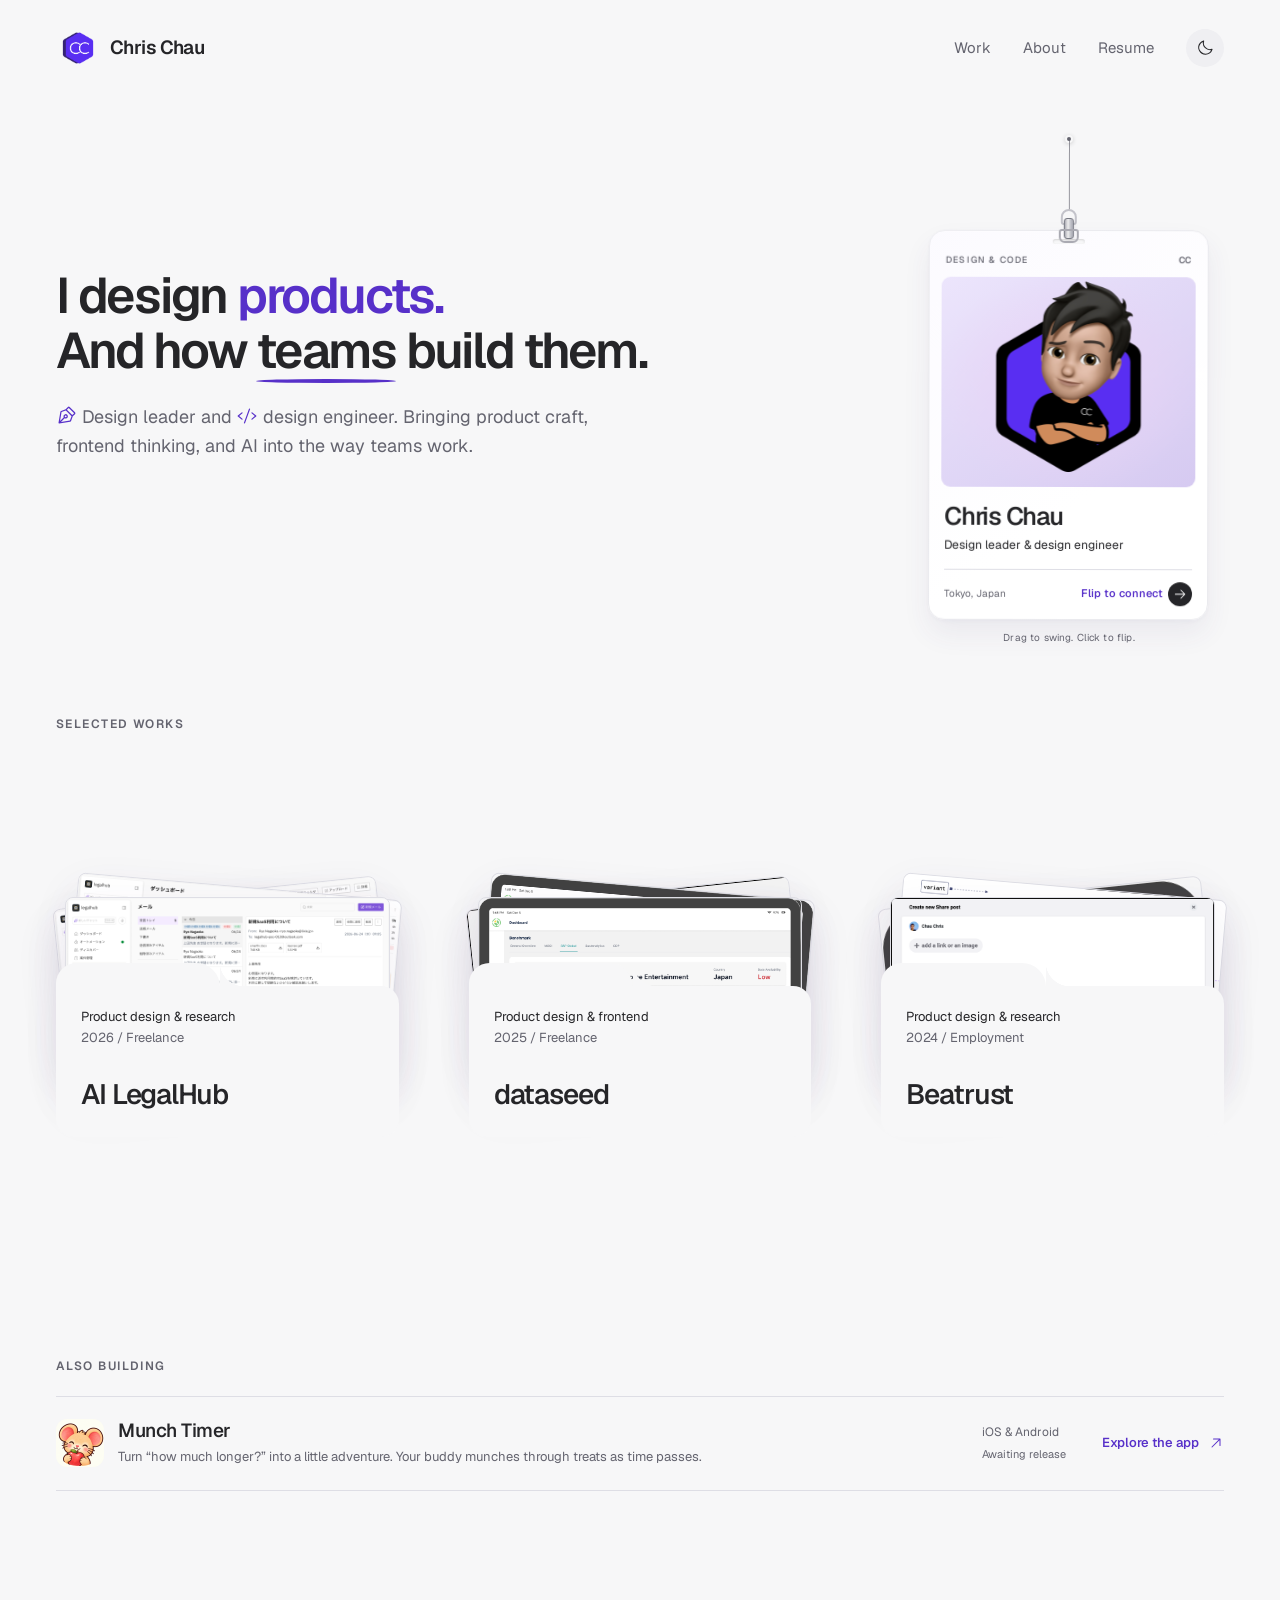
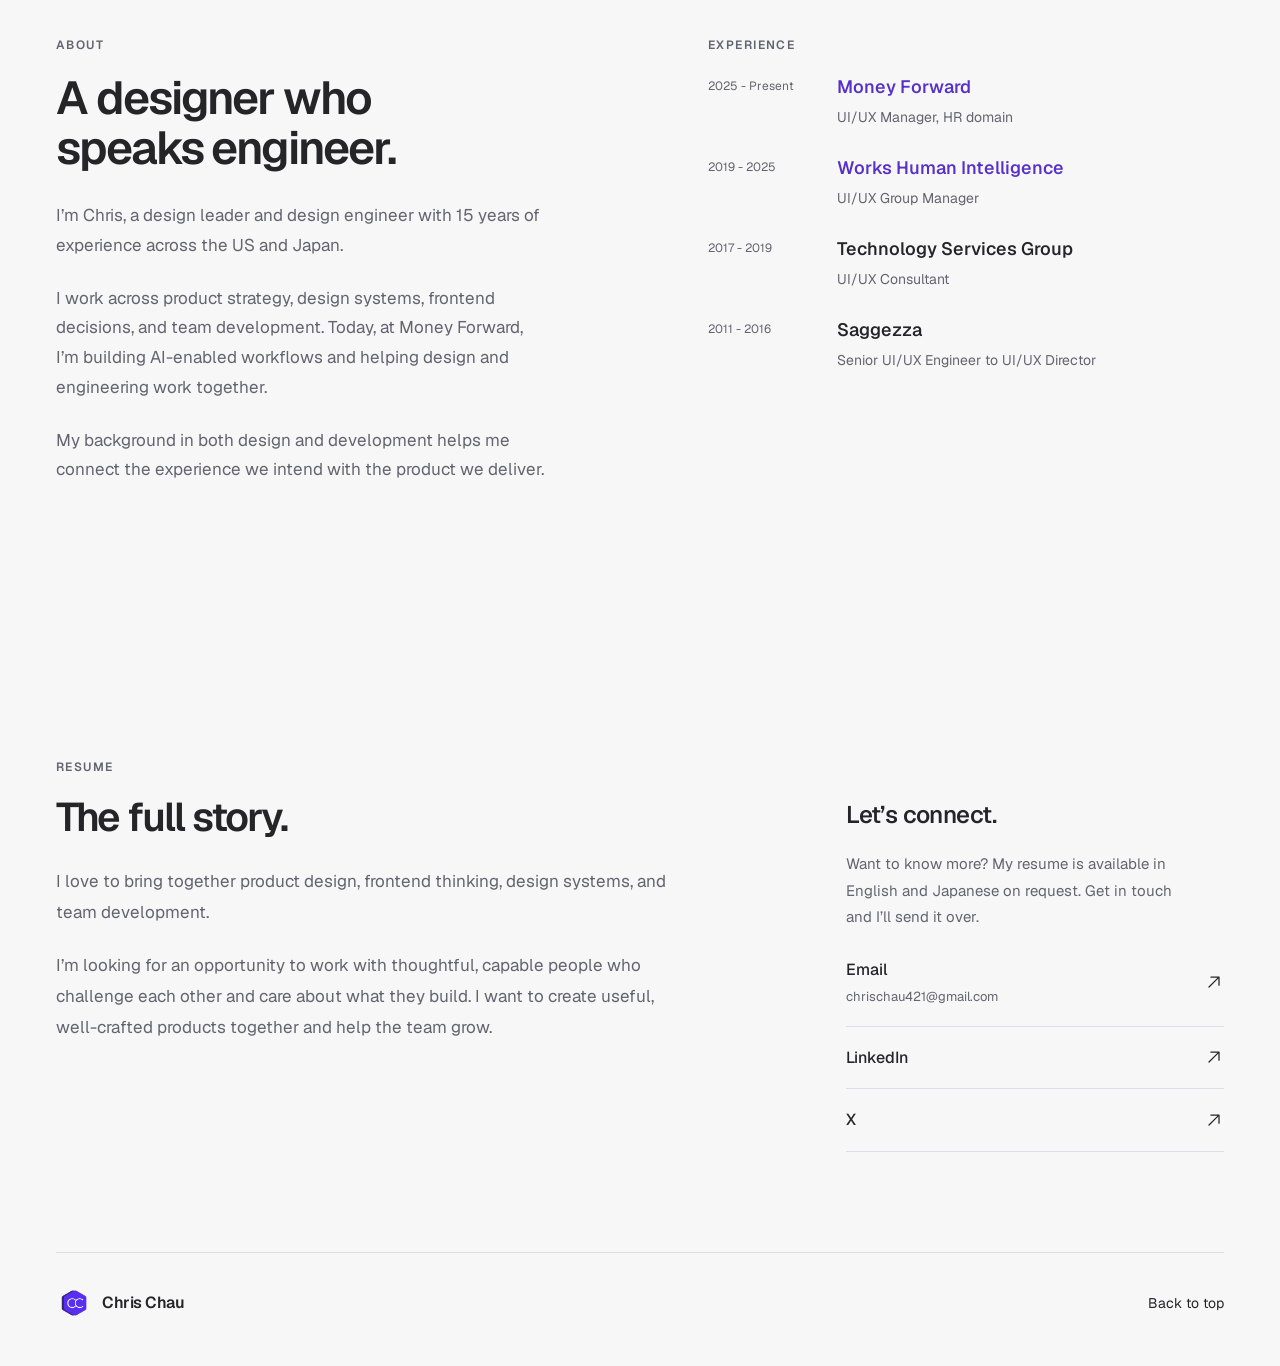
==== commit 19c06b22: "Add compact Also building section for Munch Timer" ====
--- a/index.html
+++ b/index.html
@@ -10,8 +10,8 @@
   <title>Chris Chau | Design Leader & Design Engineer</title>
   <link rel="icon" href="assets/profile/chris-mark.png" type="image/png">
   <link rel="preload" href="assets/fonts/Geist-Variable.woff2" as="font" type="font/woff2" crossorigin>
-  <link rel="stylesheet" href="styles.css?v=hanging-badge-4">
-  <script src="site.js?v=hanging-badge-4" defer></script>
+  <link rel="stylesheet" href="styles.css?v=independent-apps-2">
+  <script src="site.js?v=independent-apps-2" defer></script>
 </head>
 <body>
   <a class="skip-link" href="#main">Skip to content</a>
@@ -107,6 +107,14 @@
         </article>
       </div>
     </section>
+    <section class="indie-section shell" id="apps" aria-labelledby="apps-heading">
+      <h2 class="section-label" id="apps-heading">Also building</h2>
+      <article class="indie-feature" aria-labelledby="munch-app-heading">
+        <div class="indie-app-identity"><img src="assets/munchTimer/app-icon.png" width="48" height="48" loading="lazy" alt=""><div><h3 id="munch-app-heading">Munch Timer</h3><p>Turn “how much longer?” into a little adventure. Your buddy munches through treats as time passes.</p></div></div>
+        <p class="indie-platforms">iOS &amp; Android <span>Awaiting release</span></p>
+        <a class="text-link" href="munchTimer/" target="_blank" rel="noopener">Explore the app <span class="icon icon-arrow-up-right" aria-hidden="true"></span><span class="sr-only"> (opens in a new tab)</span></a>
+      </article>
+    </section>
     <section class="about-section shell" id="about" aria-labelledby="about-heading">
       <div class="about-copy reveal"><p class="section-label">About</p><h2 id="about-heading">A designer who<br>speaks engineer.</h2><p>I’m Chris, a design leader and design engineer with 15 years of experience across the US and Japan.</p><p>I work across product strategy, design systems, frontend decisions, and team development. Today, at Money Forward, I’m building AI-enabled workflows and helping design and engineering work together.</p><p>My background in both design and development helps me connect the experience we intend with the product we deliver.</p></div>
       <div class="experience reveal"><h3 class="section-label">Experience</h3><ol class="career-list">
--- a/styles.css
+++ b/styles.css
@@ -431,3 +431,25 @@
   .badge-photo { background:radial-gradient(ellipse at var(--light-x) var(--light-y),#e9d3f6,transparent 75%),linear-gradient(145deg,var(--stage),color-mix(in srgb,var(--stage),#ac97dc 35%)); }
 }
 @media (prefers-reduced-motion:reduce) { .id-badge::before { display:none; } }
+
+/* Secondary app listing; existing app icon lives in assets/munchTimer/. */
+.indie-section { padding-top:72px; }
+.indie-section .section-label { margin-bottom:20px; }
+.indie-feature { display:flex; align-items:center; gap:36px; padding-block:22px; border-top:1px solid var(--line); border-bottom:1px solid var(--line); }
+.indie-app-identity { display:flex; align-items:center; gap:14px; flex:1; }
+.indie-app-identity>img { width:48px; height:48px; border-radius:11px; }
+.indie-app-identity h3 { font-size:19px; letter-spacing:-.025em; line-height:1.3; }
+.indie-app-identity p { font-size:13px; margin-top:3px; }
+.indie-platforms { font-size:12px; }
+.indie-platforms span { display:block; font-size:11px; margin-top:3px; }
+.indie-feature>.text-link { font-size:13px; gap:9px; }
+.indie-feature .icon { width:16px; height:16px; }
+@media (max-width:767px) {
+  .indie-section { padding-top:60px; }
+  .indie-section .section-label { margin-bottom:16px; }
+  .indie-feature { display:grid; grid-template-columns:minmax(0,1fr) auto; gap:18px 12px; padding-block:20px; }
+  .indie-app-identity { grid-column:1 / -1; }
+  .indie-platforms { padding-left:62px; font-size:11px; }
+  .indie-platforms span { font-size:10px; }
+  .indie-feature>.text-link { font-size:12px; gap:6px; }
+}
